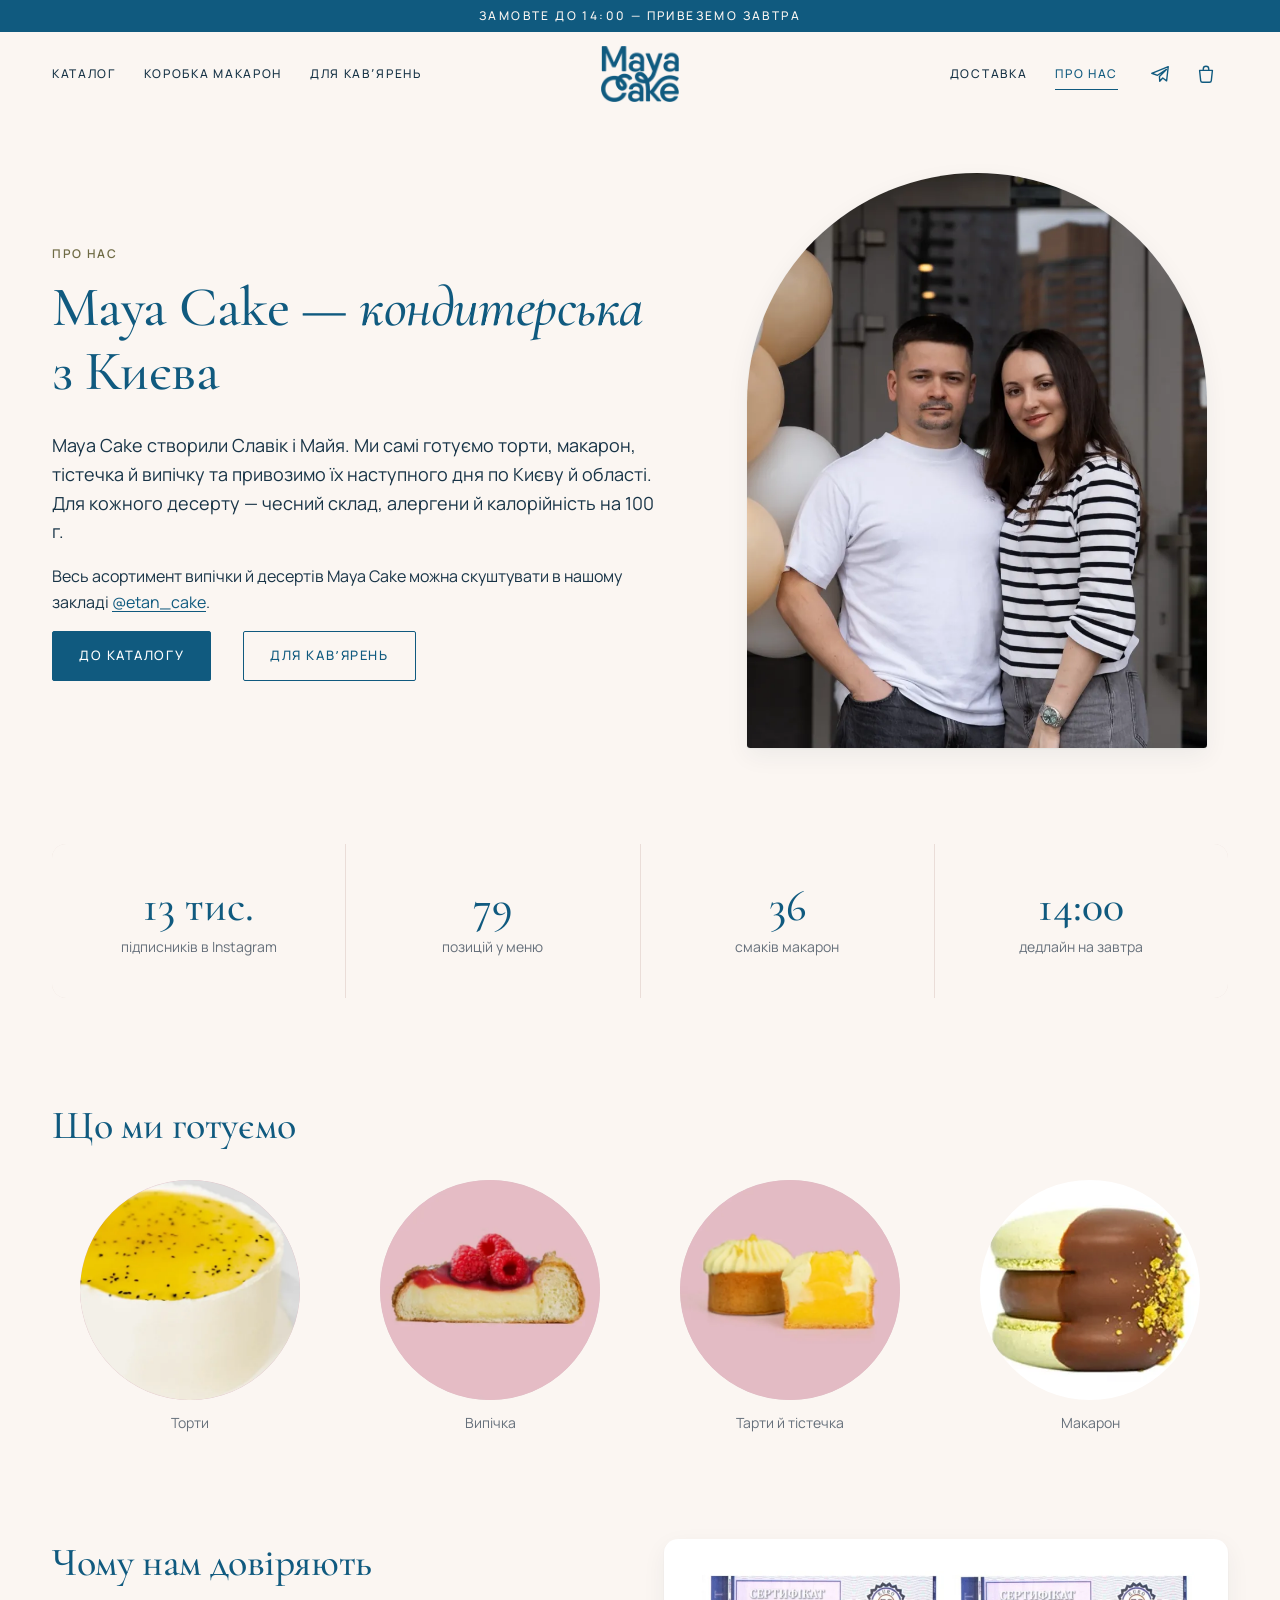
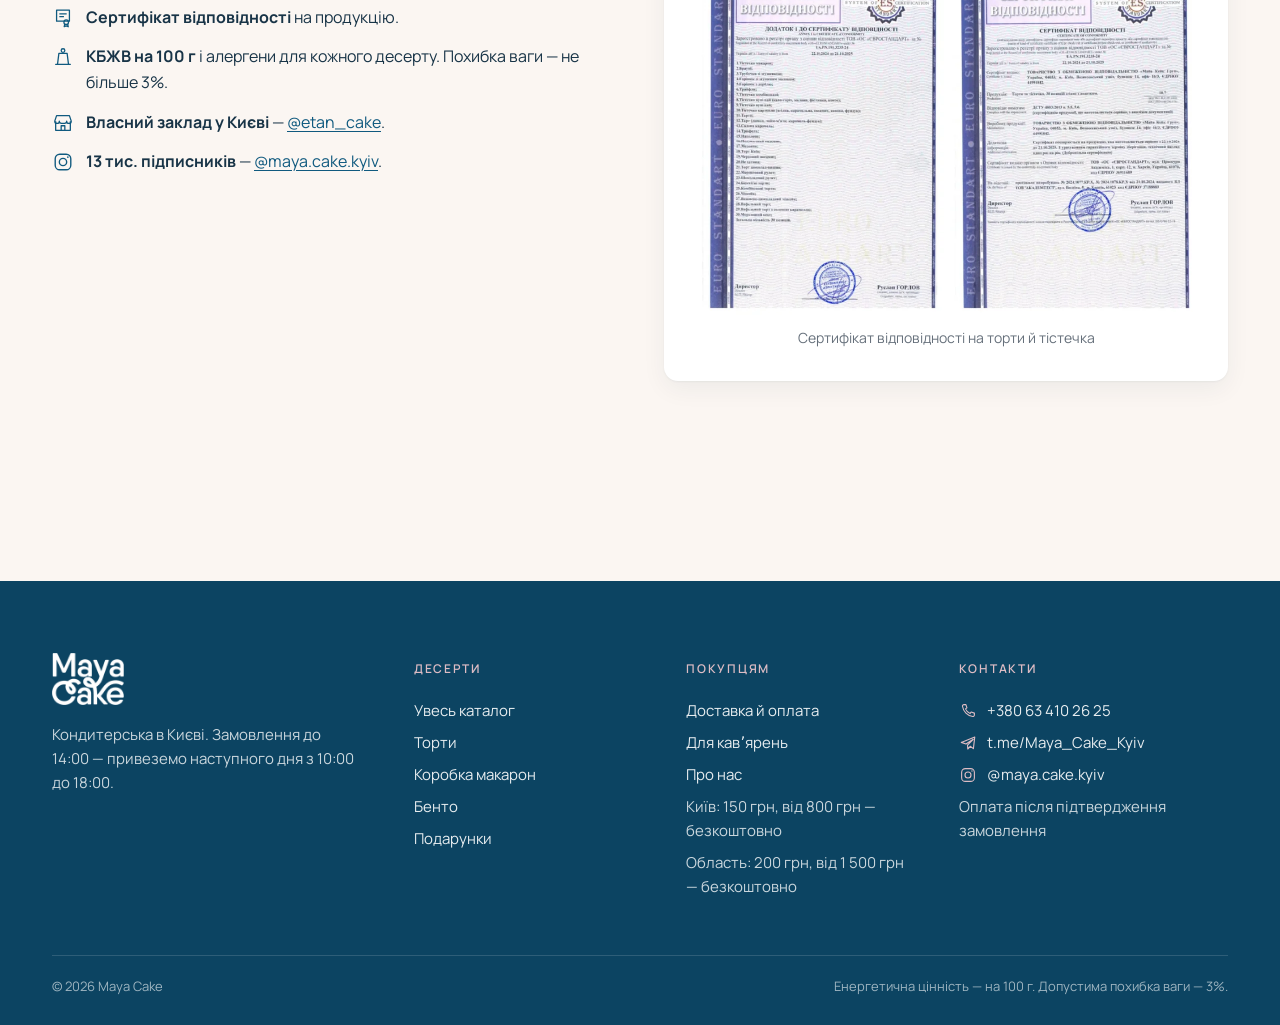
==== about.html @ faa0d084 "Конструктор: перемикач «Класичні / Преміум» знову округлий Co-Authored-By: Claude Opus 5.5 <noreply@" ====
<!doctype html>
<html lang="uk">
<head>
  <meta charset="utf-8">
  <meta name="viewport" content="width=device-width, initial-scale=1, viewport-fit=cover">
  <title>Про нас — Maya Cake</title>
  <meta name="description" content="Maya Cake — кондитерська з власною точкою в Києві. Сертифікат відповідності, склад і КБЖВ для кожного десерту.">
  <!-- Прев'ю при пересиланні посилання (Telegram, Viber, Facebook): логотип Maya Cake -->
  <meta property="og:type" content="website">
  <meta property="og:site_name" content="Maya Cake">
  <meta property="og:locale" content="uk_UA">
  <meta property="og:title" content="Про нас — Maya Cake">
  <meta property="og:description" content="Maya Cake — кондитерська з власною точкою в Києві. Сертифікат відповідності, склад і КБЖВ для кожного десерту.">
  <meta property="og:url" content="https://alinabeliever.github.io/maya-cake/about.html">
  <meta property="og:image" content="https://alinabeliever.github.io/maya-cake/assets/img/og-image.jpg">
  <meta property="og:image:width" content="1200">
  <meta property="og:image:height" content="630">
  <meta property="og:image:alt" content="Логотип Maya Cake">
  <meta name="twitter:card" content="summary_large_image">
  <meta name="theme-color" content="#FBF6F2">
  <link rel="icon" href="assets/img/favicon.png">
  <link rel="preconnect" href="https://fonts.googleapis.com">
  <link rel="preconnect" href="https://fonts.gstatic.com" crossorigin>
  <!-- шрифти вантажаться паралельно й не затримують показ сторінки -->
  <link rel="stylesheet" href="https://fonts.googleapis.com/css2?family=Cormorant+Garamond:ital,wght@0,500;0,600;1,500&family=Manrope:wght@400;500;600&display=swap" media="print" onload="this.media='all'">
  <noscript><link rel="stylesheet" href="https://fonts.googleapis.com/css2?family=Cormorant+Garamond:ital,wght@0,500;0,600;1,500&family=Manrope:wght@400;500;600&display=swap"></noscript>
  <link rel="stylesheet" href="css/style.css?v=20261104o">
</head>
<body data-page="about">
<main id="main">
  <!-- Тексти на цій сторінці — чернетка. Історію, команду й адресу точки треба отримати від власниці (див. README). -->
  <section>
    <div class="container about-hero">
      <div>
        <span class="eyebrow">Про нас</span>
        <h1>Maya Cake — <em>кондитерська</em> з Києва</h1>
        <p class="lead">Maya Cake створили Славік і Майя. Ми самі готуємо торти, макарон, тістечка й випічку та привозимо їх наступного дня по Києву й області. Для кожного десерту — чесний склад, алергени й калорійність на 100 г.</p>
        <p>Весь асортимент випічки й десертів Maya Cake можна скуштувати в нашому закладі <a href="https://instagram.com/etan_cake" target="_blank" rel="noopener">@etan_cake</a>.</p>
        <div class="hero__actions">
          <a class="btn" href="catalog.html">До каталогу</a>
          <a class="btn btn--ghost" href="b2b.html">Для кавʼярень</a>
        </div>
      </div>
      <div class="about-hero__img">
        <img src="assets/img/owners-800.webp" srcset="assets/img/owners-400.webp 400w, assets/img/owners-800.webp 800w" sizes="(min-width: 900px) 460px, 90vw" width="800" height="1000" alt="Славік і Майя — засновники Maya Cake">
      </div>
    </div>
  </section>

  <section class="section" style="padding-top:0" aria-label="Maya Cake у цифрах">
    <div class="container">
      <div class="stats">
        <div><strong>13 тис.</strong>підписників в Instagram</div>
        <div><strong>79</strong>позицій у меню</div>
        <div><strong>36</strong>смаків макарон</div>
        <div><strong>14:00</strong>дедлайн на завтра</div>
      </div>
    </div>
  </section>

  <section class="section" style="padding-top:0" aria-labelledby="team-title">
    <div class="container">
      <div class="section-head"><h2 id="team-title">Що ми готуємо</h2></div>
      <div class="team">
        <figure><div class="ph-circle ph-circle--img"><img src="assets/img/cake-raspberry-mango-cut.webp" width="480" height="480" loading="lazy" alt=""></div><figcaption>Торти</figcaption></figure>
        <figure><div class="ph-circle ph-circle--img"><img src="assets/img/brioche-raspberry-cut.webp" width="480" height="480" loading="lazy" alt=""></div><figcaption>Випічка</figcaption></figure>
        <figure><div class="ph-circle ph-circle--img"><img src="assets/img/tart-lemon-cut.webp" width="480" height="480" loading="lazy" alt=""></div><figcaption>Тарти й тістечка</figcaption></figure>
        <figure><div class="ph-circle ph-circle--img"><img src="assets/img/mac-premium-dubai-chocolate.webp" width="280" height="280" loading="lazy" alt=""></div><figcaption>Макарон</figcaption></figure>
      </div>
    </div>
  </section>

  <section class="section" style="padding-top:0" aria-labelledby="trust-title">
    <div class="container two-col">
      <div>
        <h2 id="trust-title">Чому нам довіряють</h2>
        <ul class="info-list">
          <li><svg aria-hidden="true"><use href="assets/icons/sprite.svg#certificate"/></svg><span><strong>Сертифікат відповідності</strong> на продукцію.</span></li>
          <li><svg aria-hidden="true"><use href="assets/icons/sprite.svg#scale"/></svg><span><strong>КБЖВ на 100 г</strong> і алергени для кожного десерту. Похибка ваги — не більше 3%.</span></li>
          <li><svg aria-hidden="true"><use href="assets/icons/sprite.svg#store"/></svg><span><strong>Власний заклад у Києві</strong> — <a href="https://instagram.com/etan_cake" target="_blank" rel="noopener">@etan_cake</a>.</span></li>
          <li><svg aria-hidden="true"><use href="assets/icons/sprite.svg#instagram"/></svg><span><strong>13 тис. підписників</strong> — <a href="https://instagram.com/maya.cake.kyiv" target="_blank" rel="noopener">@maya.cake.kyiv</a>.</span></li>
        </ul>
      </div>
      <div>
        <figure class="panel cert">
          <img src="assets/img/certificate.webp" width="1000" height="688" loading="lazy" alt="Сертифікат відповідності Maya Cake і додаток до нього">
          <figcaption class="muted">Сертифікат відповідності на торти й тістечка</figcaption>
        </figure>
      </div>
    </div>
  </section>
</main>

<script src="js/config.js?v=20261104o"></script>
<script src="js/main.js?v=20261104o"></script>
<script src="js/cart.js?v=20261104o"></script>
</body>
</html>
---- css/style.css ----
/* ==========================================================================
   Maya Cake — стилі сайту
   1. Кольори, шрифти, відступи (змінні)
   2. Базові стилі
   3. Кнопки, пілюлі, поля
   4. Смуга дедлайну, шапка, меню
   5. Футер
   6. Картка товару
   7. Кошик-шухляда
   8. Службові класи
   ========================================================================== */

/* 1. Змінні ------------------------------------------------------------- */
:root {
  /* Палітра: синій узято з логотипа, рожевий — з кіл у сторіз */
  --navy: #105A7F;          /* логотип, кнопки, заголовки */
  --navy-deep: #0C4462;     /* наведення на кнопки, футер */
  --ink: #183447;           /* основний текст */
  --powder: #DDBCC4;        /* кола під розрізами, акценти */
  --powder-soft: #F3E4E6;   /* фон пілюль і бейджів */
  --powder-deep: #C796A2;   /* активний чипс, прогрес доставки */
  --olive: #6F6B45;         /* дрібні позначки, алергени */
  --cream: #FBF6F2;         /* фон сторінки */
  --white: #FFFFFF;         /* фон карток і фото */
  --line: #EADDD8;          /* тонкі розділювачі */
  --muted: #66707B;         /* другорядний текст */
  --danger: #A8433F;

  --font-display: 'Cormorant Garamond', 'Times New Roman', serif;
  --font-body: 'Manrope', system-ui, -apple-system, 'Segoe UI', sans-serif;

  --container: 1240px;
  --gutter: 20px;          /* відступ від країв на телефоні */
  --radius: 6px;
  --radius-lg: 14px;
  --shadow: 0 1px 2px rgba(24, 52, 71, .05), 0 8px 24px rgba(24, 52, 71, .06);
  --shadow-lg: 0 12px 40px rgba(24, 52, 71, .16);
  --ease: cubic-bezier(.22, .61, .36, 1);
  --header-h: 60px;
}
@media (min-width: 768px) {
  :root { --gutter: 32px; --header-h: 76px; }
}
@media (min-width: 1024px) {
  :root { --header-h: 84px; }
}

/* 2. Базові стилі --------------------------------------------------------- */
*, *::before, *::after { box-sizing: border-box; }
html { -webkit-text-size-adjust: 100%; scroll-behavior: smooth; overflow-anchor: none; }
body {
  margin: 0;
  background: var(--cream);
  color: var(--ink);
  font-family: var(--font-body);
  font-size: 16px;
  line-height: 1.6;
  -webkit-font-smoothing: antialiased;
  text-rendering: optimizeLegibility;
  overflow-x: hidden;
}
body.is-locked { overflow: hidden; }
img { max-width: 100%; height: auto; display: block; }
a { color: var(--navy); text-decoration-thickness: 1px; text-underline-offset: 3px; }
a:hover { color: var(--navy-deep); }
button { font: inherit; color: inherit; }
:focus-visible { outline: 2px solid var(--navy); outline-offset: 3px; border-radius: 2px; }

h1, h2, h3, .display {
  font-family: var(--font-display);
  font-weight: 500;
  color: var(--navy);
  line-height: 1.1;
  letter-spacing: -.01em;
  margin: 0 0 .5em;
}
h1 { font-size: 38px; line-height: 44px; }
h2 { font-size: 30px; line-height: 36px; }
h3 { font-size: 24px; line-height: 30px; }
@media (min-width: 1024px) {
  h1 { font-size: 56px; line-height: 64px; }
  h2 { font-size: 40px; line-height: 46px; }
  h3 { font-size: 26px; line-height: 32px; }
}
h1 em, h2 em, .display em { font-style: italic; font-weight: 500; }
p { margin: 0 0 1em; }

.container { width: 100%; max-width: var(--container); margin: 0 auto; padding: 0 var(--gutter); }
.eyebrow {
  display: inline-block;
  font-size: 12px;
  font-weight: 600;
  letter-spacing: .14em;
  text-transform: uppercase;
  color: var(--olive);
  margin-bottom: 12px;
}
.lead { font-size: 18px; color: var(--ink); max-width: 56ch; }
.muted { color: var(--muted); }
.price, .num { font-variant-numeric: tabular-nums; font-feature-settings: 'tnum' 1; }

.skip-link {
  position: absolute; left: 8px; top: -60px; z-index: 200;
  background: var(--navy); color: var(--white); padding: 10px 16px; border-radius: var(--radius);
}
.skip-link:focus { top: 8px; color: var(--white); }

/* 3. Кнопки, пілюлі, поля -------------------------------------------------- */
.btn {
  --btn-bg: var(--navy);
  --btn-fg: var(--white);
  display: inline-flex; align-items: center; justify-content: center; gap: 10px;
  min-height: 50px; padding: 14px 26px;
  border: 1px solid var(--btn-bg); border-radius: 2px;   /* один стиль кнопок на весь сайт — прямокутні, як у hero */
  background: var(--btn-bg); color: var(--btn-fg);
  font-weight: 500; font-size: 13px; letter-spacing: .12em; text-transform: uppercase; line-height: 1.2;
  text-decoration: none; cursor: pointer;
  transition: background .25s var(--ease), color .25s var(--ease), border-color .25s var(--ease), transform .2s var(--ease);
}
.btn:hover { --btn-bg: var(--navy-deep); color: var(--white); }
.btn:active { transform: scale(.98); }
.btn[disabled], .btn.is-disabled { opacity: .45; cursor: not-allowed; pointer-events: none; }
.btn--ghost { --btn-bg: transparent; --btn-fg: var(--navy); border-color: var(--navy); }
.btn--ghost:hover { --btn-bg: var(--powder-soft); color: var(--navy); border-color: var(--powder-deep); }
.btn--light { --btn-bg: var(--white); --btn-fg: var(--navy); border-color: var(--white); }
.btn--light:hover { --btn-bg: var(--cream); color: var(--navy); }
.btn--block { width: 100%; }
.btn--sm { min-height: 40px; padding: 8px 16px; font-size: 12px; letter-spacing: .1em; }
.btn svg { width: 18px; height: 18px; flex: none; }

.icon-btn {
  display: inline-grid; place-items: center;
  width: 44px; height: 44px; padding: 0;
  border: 0; border-radius: 50%; background: transparent; color: var(--navy);
  cursor: pointer; transition: background .2s var(--ease);
}
.icon-btn:hover { background: var(--powder-soft); }
.icon-btn svg { width: 22px; height: 22px; }

.pill {
  display: inline-flex; align-items: center; gap: 6px;
  padding: 4px 12px; border-radius: 999px;
  background: var(--powder-soft); color: var(--navy);
  font-size: 13px; font-weight: 500; line-height: 1.5; white-space: nowrap;
}
.pill--price { font-weight: 600; font-variant-numeric: tabular-nums; }
.pill--line { background: transparent; border: 1px solid var(--line); color: var(--muted); }
.badge {
  display: inline-block; padding: 3px 10px; border-radius: 999px;
  background: var(--white); color: var(--olive);
  font-size: 11px; font-weight: 600; letter-spacing: .08em; text-transform: uppercase;
}

.field { display: grid; gap: 6px; margin-bottom: 16px; }
.field label, .field .label { font-size: 14px; font-weight: 600; color: var(--ink); }
.field .hint { font-size: 13px; color: var(--muted); }
.input, .select, .textarea {
  width: 100%; min-height: 48px; padding: 12px 14px;
  border: 1px solid var(--line); border-radius: var(--radius);
  background: var(--white); color: var(--ink);
  font: inherit; font-size: 16px; /* 16px — щоб iPhone не збільшував сторінку */
  transition: border-color .2s var(--ease), box-shadow .2s var(--ease);
}
.textarea { min-height: 96px; resize: vertical; }
.select {
  appearance: none; padding-right: 40px; cursor: pointer;
  background-image: url("data:image/svg+xml,%3Csvg xmlns='http://www.w3.org/2000/svg' viewBox='0 0 24 24' fill='none' stroke='%23105A7F' stroke-width='1.6'%3E%3Cpath d='m6 9 6 6 6-6'/%3E%3C/svg%3E");
  background-repeat: no-repeat; background-position: right 12px center; background-size: 18px;
}
.input:focus, .select:focus, .textarea:focus { outline: none; border-color: var(--navy); box-shadow: 0 0 0 3px rgba(16, 90, 127, .12); }
.input[aria-invalid="true"] { border-color: var(--danger); }
.error-text { color: var(--danger); font-size: 13px; }

/* 4. Смуга дедлайну, шапка, меню ------------------------------------------ */
.deadline-bar {
  background: var(--navy); color: var(--cream);
  font-size: 11px; font-weight: 500; line-height: 1.2; text-align: center;
  text-transform: uppercase; letter-spacing: .12em;
}
.deadline-bar .container { display: flex; align-items: center; justify-content: center; min-height: 32px; padding-top: 4px; padding-bottom: 4px; }
.deadline-bar .wide { display: none; }
@media (min-width: 600px) {
  .deadline-bar { font-size: 12px; letter-spacing: .2em; }
  .deadline-bar .wide { display: inline; }
}

.site-header {
  position: sticky; top: 0; z-index: 50;
  background: transparent;
  border-bottom: 1px solid transparent;
  transition: background-color .3s var(--ease), border-color .3s var(--ease);
}
/* на всіх сторінках, крім головної, і на головній після 40 px прокрутки */
body:not([data-page="index"]) .site-header, .site-header.is-scrolled { background: var(--cream); }
.site-header.is-scrolled { border-bottom-color: var(--line); }
.site-header .container {
  display: grid; grid-template-columns: 1fr auto 1fr; align-items: center;
  height: var(--header-h);
}
.site-header .logo { grid-column: 2; justify-self: center; display: block; line-height: 0; }
.site-header .logo img { height: 40px; width: auto; }
.header-actions { grid-column: 3; justify-self: end; display: flex; align-items: center; gap: 2px; }
.header-actions .tg-link { display: none; }
.nav { display: none; }
.menu-toggle { grid-column: 1; grid-row: 1; justify-self: start; margin-left: -10px; }

@media (min-width: 1024px) {
  .site-header .logo img { height: 56px; }
  .menu-toggle { display: none; }
  .nav { display: flex; align-items: center; gap: 28px; }
  .nav--left { grid-column: 1; grid-row: 1; justify-self: start; }
  .nav--right { margin-right: 18px; }
  .nav a {
    position: relative; padding: 8px 0;
    color: var(--ink); text-decoration: none;
    font-size: 12px; font-weight: 500; text-transform: uppercase; letter-spacing: .14em;
    transition: color .2s var(--ease);
  }
  .nav a::after {
    content: ''; position: absolute; left: 0; right: 0; bottom: 2px; height: 1px; background: currentColor;
    transform: scaleX(0); transform-origin: right; transition: transform .35s var(--ease);
  }
  .nav a:hover, .nav a[aria-current="page"] { color: var(--navy); }
  .nav a:hover::after, .nav a[aria-current="page"]::after { transform: scaleX(1); transform-origin: left; }
  .header-actions .tg-link { display: inline-grid; }
}

.cart-btn { position: relative; }
.cart-count {
  position: absolute; top: 4px; right: 2px;
  min-width: 18px; height: 18px; padding: 0 5px; border-radius: 9px;
  background: var(--powder-deep); color: var(--white);
  font-size: 11px; font-weight: 600; line-height: 18px; text-align: center;
  font-variant-numeric: tabular-nums;
  transform: scale(0); transition: transform .25s var(--ease);
}
.cart-count.has-items { transform: scale(1); }

/* Мобільне меню */
.mobile-menu {
  position: fixed; inset: 0; z-index: 90;
  background: var(--cream);
  display: flex; flex-direction: column;
  padding: 0 var(--gutter) 32px;
  transform: translateY(-8px); opacity: 0; visibility: hidden;
  transition: opacity .3s var(--ease), transform .3s var(--ease), visibility 0s .3s;
  overflow-y: auto;
}
.mobile-menu.is-open { transform: none; opacity: 1; visibility: visible; transition-delay: 0s; }
.mobile-menu__top { display: flex; align-items: center; justify-content: space-between; height: var(--header-h); flex: none; }
.mobile-menu__top img { height: 32px; width: auto; }
.mobile-menu nav { display: grid; margin-top: 16px; }
.mobile-menu nav a {
  display: flex; justify-content: space-between; align-items: center;
  padding: 16px 0; border-bottom: 1px solid var(--line);
  font-family: var(--font-display); font-size: 30px; line-height: 1.1; color: var(--navy); text-decoration: none;
}
.mobile-menu nav a span { font-family: var(--font-body); font-size: 13px; color: var(--muted); }
.mobile-menu__contacts { margin-top: auto; padding-top: 32px; display: grid; gap: 12px; font-size: 15px; }
.mobile-menu__contacts a { color: var(--ink); text-decoration: none; display: flex; gap: 10px; align-items: center; }
.mobile-menu__contacts svg { width: 20px; height: 20px; color: var(--navy); }
@media (min-width: 1024px) { .mobile-menu { display: none; } }

/* 5. Футер --------------------------------------------------------------- */
.site-footer {
  margin-top: 96px;
  background: var(--navy-deep); color: rgba(255, 255, 255, .78);
  font-size: 15px;
}
.site-footer a { color: rgba(255, 255, 255, .9); text-decoration: none; }
.site-footer a:hover { color: var(--white); text-decoration: underline; }
.footer-top { display: grid; gap: 40px; padding: 56px 0 40px; }
.footer-brand img { height: 52px; width: auto; margin-bottom: 18px; }
.footer-brand p { max-width: 34ch; }
.footer-col h3 {
  font-family: var(--font-body); font-size: 12px; font-weight: 600; letter-spacing: .14em; text-transform: uppercase;
  color: var(--powder); margin-bottom: 14px;
}
.footer-col ul { list-style: none; margin: 0; padding: 0; display: grid; gap: 8px; }
.footer-col .contact { display: flex; align-items: center; gap: 10px; }
.footer-col .contact svg { width: 18px; height: 18px; color: var(--powder); flex: none; }
.footer-bottom {
  border-top: 1px solid rgba(255, 255, 255, .14);
  padding: 20px 0 28px; font-size: 13px; color: rgba(255, 255, 255, .6);
  display: flex; flex-wrap: wrap; gap: 8px 24px; justify-content: space-between;
}
@media (min-width: 768px) {
  .footer-top { grid-template-columns: 1fr 1fr; }
}
@media (min-width: 1024px) {
  .footer-top { grid-template-columns: 1.4fr 1fr 1fr 1.2fr; gap: 48px; padding: 72px 0 56px; }
}

/* 6. Картка товару --------------------------------------------------------- */
.product-grid {
  display: grid; gap: 28px 12px;
  grid-template-columns: repeat(2, minmax(0, 1fr));
}
@media (min-width: 768px) { .product-grid { grid-template-columns: repeat(3, minmax(0, 1fr)); gap: 40px 20px; } }
@media (min-width: 1200px) { .product-grid { grid-template-columns: repeat(4, minmax(0, 1fr)); gap: 48px 24px; } }

.card { position: relative; display: flex; flex-direction: column; min-width: 0; }
.card__media {
  position: relative; display: block; aspect-ratio: 4 / 5; overflow: hidden;
  border-radius: var(--radius); background: var(--cream);
}
/* білий фон фото «зливається» з кремовим фоном сторінки — видно сам десерт, без білої плитки */
.card__media img { width: 100%; height: 100%; object-fit: cover; mix-blend-mode: multiply; transition: opacity .4s var(--ease), transform .6s var(--ease); }
.card__cut {
  position: absolute; inset: 0; display: grid; place-items: center;
  background: var(--cream); opacity: 0; transition: opacity .4s var(--ease);
}
.card__cut img { mix-blend-mode: normal; }
/* макарон у каталозі: без білого квадрата навколо */
.card__cut--solo { opacity: 1; }
.card__cut--solo img { width: 62%; border-radius: 0; mix-blend-mode: multiply; }
.card__cut img { width: 72%; height: auto; aspect-ratio: 1; object-fit: cover; border-radius: 50%; }
@media (hover: hover) {
  .card:hover .card__cut { opacity: 1; }
  .card:hover .card__media > img { transform: scale(1.03); }
}
.card__badges { position: absolute; top: 10px; left: 10px; display: flex; gap: 6px; z-index: 2; }
.card__body { padding-top: 14px; display: flex; flex-direction: column; gap: 8px; flex: 1; }
.card__title {
  font-family: var(--font-display); font-size: 21px; line-height: 1.15; font-weight: 500;
  color: var(--navy); margin: 0; text-decoration: none;
}
.card__title a { color: inherit; text-decoration: none; }
.card__title a::after { content: ''; position: absolute; inset: 0; z-index: 1; } /* уся картка клікабельна */
.card__meta { display: flex; flex-wrap: wrap; gap: 6px; min-width: 0; }
.card__meta .pill { max-width: 100%; white-space: normal; }
.card__foot { margin-top: auto; padding-top: 4px; display: flex; align-items: center; justify-content: space-between; gap: 8px; }
.card__foot > :last-child { margin-left: auto; }
.card__ask { font-size: 13px; color: var(--muted); }
.card__media .card__add { position: absolute; right: 10px; bottom: 10px; box-shadow: 0 4px 14px rgba(16, 90, 127, .25); }
.card__add {
  position: relative; z-index: 2;
  display: inline-grid; place-items: center; flex: none;
  width: 44px; height: 44px; border-radius: 50%; border: 0;
  background: var(--navy); color: var(--white); cursor: pointer;
  transition: background .2s var(--ease), transform .2s var(--ease);
}
.card__add:hover { background: var(--navy-deep); }
.card__add:active { transform: scale(.92); }
.card__add svg { width: 20px; height: 20px; }
.card__tg {
  position: relative; z-index: 2;
  font-size: 13px; font-weight: 600; color: var(--navy); text-decoration: none;
  display: inline-flex; align-items: center; gap: 6px; min-height: 44px;
}
.card__tg svg { width: 16px; height: 16px; }
@media (min-width: 768px) {
  .card__title { font-size: 23px; }
}

/* Заглушка «фото буде» */
.ph {
  position: absolute; inset: 0; display: grid; place-items: center; background: var(--white);
}
.ph::before {
  content: ''; position: absolute; width: 64%; aspect-ratio: 1; border-radius: 50%; background: var(--powder);
}
.ph span {
  position: relative; font-family: var(--font-display); font-style: italic; font-size: 22px; color: var(--navy);
}

/* 7. Кошик-шухляда --------------------------------------------------------- */
.drawer-backdrop {
  position: fixed; inset: 0; z-index: 100;
  background: rgba(24, 52, 71, .32);
  opacity: 0; visibility: hidden;
  transition: opacity .3s var(--ease), visibility 0s .3s;
}
.drawer-backdrop.is-open { opacity: 1; visibility: visible; transition-delay: 0s; }
.drawer {
  position: fixed; z-index: 101; background: var(--cream);
  display: flex; flex-direction: column;
  left: 0; right: 0; bottom: 0; height: 90vh; height: 90dvh;
  border-radius: var(--radius-lg) var(--radius-lg) 0 0;
  box-shadow: var(--shadow-lg);
  transform: translateY(100%); visibility: hidden;
  transition: transform .35s var(--ease), visibility 0s .35s;
}
.drawer.is-open { transform: none; visibility: visible; transition-delay: 0s; }
@media (min-width: 768px) {
  .drawer {
    left: auto; top: 0; height: 100%; width: 440px; border-radius: 0;
    transform: translateX(100%);
  }
}
.drawer__head {
  display: flex; align-items: center; justify-content: space-between;
  padding: 14px 12px 12px 20px; border-bottom: 1px solid var(--line); flex: none;
}
.drawer__head h2 { font-size: 28px; line-height: 1; margin: 0; }
.drawer__grab { position: absolute; top: 6px; left: 50%; width: 40px; height: 4px; margin-left: -20px; border-radius: 2px; background: var(--line); }
@media (min-width: 768px) { .drawer__grab { display: none; } }
.drawer__body { flex: 1; overflow-y: auto; padding: 8px 20px 20px; overscroll-behavior: contain; }
.drawer__foot { flex: none; padding: 16px 20px calc(16px + env(safe-area-inset-bottom)); border-top: 1px solid var(--line); background: var(--white); }

.cart-empty { text-align: center; padding: 48px 8px; }
.cart-empty .circle { width: 112px; height: 112px; margin: 0 auto 20px; border-radius: 50%; background: var(--powder-soft); display: grid; place-items: center; }
.cart-empty .circle svg { width: 40px; height: 40px; color: var(--navy); }
.cart-empty h3 { margin-bottom: 8px; }

.cart-item { display: grid; grid-template-columns: 72px 1fr auto; gap: 14px; padding: 16px 0; border-bottom: 1px solid var(--line); }
.cart-item__img { width: 72px; height: 90px; border-radius: var(--radius); overflow: hidden; background: var(--white); position: relative; }
.cart-item__img img { width: 100%; height: 100%; object-fit: cover; }
.cart-item__img .ph::before { width: 80%; }
.cart-item__img .ph span { font-size: 12px; }
.cart-item__name { font-weight: 600; font-size: 15px; line-height: 1.3; color: var(--ink); text-decoration: none; display: block; }
.cart-item__variant { font-size: 13px; color: var(--muted); margin-top: 2px; }
.cart-item__flavors { font-size: 12px; color: var(--muted); margin-top: 4px; line-height: 1.45; }
.cart-item__side { display: flex; flex-direction: column; align-items: flex-end; justify-content: space-between; gap: 8px; }
.cart-item__sum { font-weight: 600; font-variant-numeric: tabular-nums; white-space: nowrap; }
.cart-item__remove { background: none; border: 0; padding: 4px 0; font-size: 12px; color: var(--muted); cursor: pointer; text-decoration: underline; text-underline-offset: 3px; }
.cart-item__remove:hover { color: var(--danger); }
.cart-item__limit { grid-column: 2 / -1; font-size: 12px; color: var(--muted); }

.qty { display: inline-flex; align-items: center; margin-top: 10px; border: 1px solid var(--line); border-radius: 2px; background: var(--white); }
.qty button { width: 36px; height: 36px; border: 0; background: none; color: var(--navy); cursor: pointer; border-radius: 50%; display: grid; place-items: center; }
.qty button:hover:not([disabled]) { background: var(--powder-soft); }
.qty button[disabled] { opacity: .35; cursor: not-allowed; }
.qty button svg { width: 16px; height: 16px; }
.qty output { min-width: 26px; text-align: center; font-weight: 600; font-variant-numeric: tabular-nums; font-size: 15px; }

.ship { margin: 4px 0 14px; }
.ship__zone { display: flex; align-items: center; gap: 10px; margin-bottom: 10px; }
.ship__zone label { font-size: 13px; color: var(--muted); white-space: nowrap; }
.ship__zone .select { min-height: 40px; padding-top: 8px; padding-bottom: 8px; font-size: 15px; }
.ship__text { font-size: 13px; color: var(--ink); margin-bottom: 8px; }
.ship__text strong { color: var(--navy); }
.progress { height: 6px; border-radius: 3px; background: var(--powder-soft); overflow: hidden; }
.progress span { display: block; height: 100%; width: 0; border-radius: inherit; background: var(--powder-deep); transition: width .4s var(--ease); }
.progress.is-done span { background: var(--navy); }
.ship__date { font-size: 13px; color: var(--muted); margin-top: 10px; }

.upsell { margin-top: 18px; }
.upsell h4 { font-size: 12px; font-weight: 600; letter-spacing: .12em; text-transform: uppercase; color: var(--olive); margin: 0 0 10px; }
.upsell__list { display: grid; gap: 10px; }
.upsell__item { display: grid; grid-template-columns: 48px 1fr auto; gap: 12px; align-items: center; background: var(--white); border-radius: var(--radius); padding: 8px; }
.upsell__item img { width: 48px; height: 60px; object-fit: cover; border-radius: 4px; }
.upsell__item a { font-size: 14px; font-weight: 600; color: var(--ink); text-decoration: none; line-height: 1.3; }
.upsell__item .price { font-size: 13px; color: var(--muted); }
.upsell__item .card__add { width: 36px; height: 36px; }

.totals { display: grid; gap: 6px; margin-bottom: 14px; font-size: 15px; }
.totals div { display: flex; justify-content: space-between; gap: 12px; }
.totals .grand { font-size: 18px; font-weight: 600; color: var(--navy); padding-top: 6px; }
.totals .grand span:last-child { font-variant-numeric: tabular-nums; }
.pay-note { font-size: 12px; color: var(--muted); text-align: center; margin: 10px 0 0; }

/* Повідомлення «Додано» на телефоні */
.toast {
  position: fixed; left: 12px; right: 12px; bottom: calc(12px + env(safe-area-inset-bottom)); z-index: 95;
  display: flex; align-items: center; gap: 12px;
  padding: 10px 10px 10px 16px; border-radius: var(--radius-lg);
  background: var(--navy); color: var(--white); box-shadow: var(--shadow-lg);
  transform: translateY(140%); visibility: hidden;
  transition: transform .35s var(--ease), visibility 0s .35s;
}
.toast.is-shown { transform: none; visibility: visible; transition-delay: 0s; }
.toast p { margin: 0; flex: 1; font-size: 14px; line-height: 1.35; }
.toast p span { display: block; color: rgba(255, 255, 255, .7); font-size: 12px; }
.toast .btn { min-height: 40px; padding: 8px 16px; font-size: 14px; }
@media (min-width: 768px) {
  .toast { left: auto; right: 24px; bottom: 24px; width: 380px; }
}

/* 8. Службові класи ------------------------------------------------------- */
.visually-hidden {
  position: absolute !important; width: 1px; height: 1px; padding: 0; margin: -1px;
  overflow: hidden; clip: rect(0 0 0 0); white-space: nowrap; border: 0;
}
.section { padding: 64px 0; }
@media (min-width: 1024px) { .section { padding: 104px 0; } }
.section-head { display: flex; flex-wrap: wrap; align-items: end; justify-content: space-between; gap: 12px 24px; margin-bottom: 32px; }
.section-head h2 { margin: 0; }
.notice {
  padding: 14px 16px; border-radius: var(--radius); background: var(--powder-soft); font-size: 14px; color: var(--ink);
}
.data-error { padding: 48px var(--gutter); text-align: center; color: var(--muted); }
.data-error code { background: var(--white); padding: 2px 6px; border-radius: 4px; }

@media (prefers-reduced-motion: reduce) {
  /* без переходів зовсім: «майже нульова» тривалість лишала вміст кошика невидимим */
  *, *::before, *::after { animation-duration: .01ms !important; animation-iteration-count: 1 !important; transition: none !important; scroll-behavior: auto !important; }
}

/* Доповнення */
.mobile-menu[hidden] { display: none; }
.inline-check { width: 15px; height: 15px; vertical-align: -3px; color: var(--navy); }

/* ==========================================================================
   9. Сторінки
   ========================================================================== */

/* --- Спільне для сторінок --- */
.page-head { padding: 40px 0 24px; }
.page-head h1 { margin-bottom: 12px; }
.page-head .lead { margin: 0; }
@media (min-width: 1024px) { .page-head { padding: 64px 0 40px; } }
.breadcrumbs { font-size: 13px; color: var(--muted); margin-bottom: 16px; }
.breadcrumbs a { color: var(--muted); text-decoration: none; }
.breadcrumbs a:hover { color: var(--navy); }
.breadcrumbs span[aria-hidden] { margin: 0 6px; }
.link-arrow { display: inline-flex; align-items: center; gap: 8px; font-weight: 600; text-decoration: none; }
.link-arrow svg { width: 18px; height: 18px; transition: transform .2s var(--ease); }
.link-arrow:hover svg { transform: translateX(3px); }
.panel { background: var(--white); border-radius: var(--radius-lg); box-shadow: var(--shadow); padding: 24px; }
@media (min-width: 768px) { .panel { padding: 32px; } }
.hscroll { display: flex; gap: 12px; overflow-x: auto; scroll-snap-type: x mandatory; scrollbar-width: none; margin: 0 calc(var(--gutter) * -1); padding: 4px var(--gutter); }
.hscroll::-webkit-scrollbar { display: none; }
.hscroll > * { scroll-snap-align: start; flex: none; }

/* --- Головна: hero — фото на всю ширину, текст ліворуч --- */
.hero {
  /* ↓ РОЗМІР ТОРТА на ноутбуці: яку частину ширини екрана займає фото (більше — ближче, менше — «віддаленіше») */
  --hero-photo-size: 72%;
  /* ↓ ПОЛОЖЕННЯ ТОРТА: відступ від правого краю екрана (0% — впритул праворуч, більше — лівіше) */
  --hero-photo-shift: 6%;
  position: relative; display: flex; flex-direction: column;
  background: var(--cream);
}
.hero__media { position: relative; overflow: hidden; aspect-ratio: 4 / 3.4; background: #F1EFEC; }
.hero__media img { position: absolute; inset: 0; width: 100%; height: 100%; object-fit: cover; object-position: 78% center; }
.hero__inner { padding-top: 24px; padding-bottom: 40px; }
.hero__eyebrow {
  display: flex; align-items: center; gap: 14px; margin: 0 0 14px;
  font-size: 12px; font-weight: 500; text-transform: uppercase; letter-spacing: .25em; color: var(--olive);
}
.hero__eyebrow::before { content: ''; width: 40px; height: 1px; background: currentColor; flex: none; }
.hero__title {
  margin: 0 0 26px; color: var(--navy);
  font-family: var(--font-display); font-weight: 300; font-size: clamp(38px, 4.6vw, 64px); line-height: 1.08;
}
.hero__title em { font-style: italic; font-weight: 400; white-space: nowrap; }
.hero__actions { display: flex; flex-direction: column; align-items: stretch; gap: 12px; }
.btn-ed {
  display: inline-flex; align-items: center; justify-content: center; min-height: 52px; padding: 16px 28px;
  border-radius: 2px; background: var(--navy); color: var(--white); text-decoration: none;
  font-size: 13px; font-weight: 500; text-transform: uppercase; letter-spacing: .15em;
  transition: background-color .25s var(--ease);
}
.btn-ed:hover { background: var(--navy-deep); color: var(--white); }
.link-ed {
  align-self: center; padding: 10px 0; color: var(--navy); text-decoration: none;
  font-size: 13px; font-weight: 500; text-transform: uppercase; letter-spacing: .15em;
  background: linear-gradient(currentColor, currentColor) no-repeat left calc(100% - 6px) / 100% 1px;
  transition: background-size .45s var(--ease);
}
.link-ed:hover { background-size: 0 1px; background-position: right calc(100% - 6px); }
.link-ed span { display: inline-block; transition: transform .3s var(--ease); }
.link-ed:hover span { transform: translateX(4px); }
.hero__caption { display: none; margin: 0; font-size: 13px; color: var(--muted); }   /* лише поверх фото на ноутбуці */
.hero__caption a { color: inherit; text-decoration: none; }
.hero__caption em { font-family: var(--font-display); font-size: 17px; color: var(--navy); }
.hero__caption a:hover em { text-decoration: underline; text-underline-offset: 3px; text-decoration-thickness: 1px; }
@media (min-width: 600px) {
  .hero__media { aspect-ratio: 16 / 8; max-height: 62svh; }
  .hero__inner { padding-top: 32px; padding-bottom: 48px; }
  .hero__actions { flex-direction: row; align-items: center; gap: 32px; }
}
/* текст поверх фото — лише на широкому екрані, де торт стоїть праворуч і не заходить під текст */
@media (min-width: 900px) and (min-aspect-ratio: 3 / 2) {
  .hero { display: block; height: calc(100vh - 32px); height: calc(100svh - 32px); min-height: 620px; margin-top: calc(var(--header-h) * -1); }   /* фото під прозорою шапкою */
  /* фон у тон фото: зліва світліше, праворуч трохи тепліше-сіре */
  .hero__media { position: absolute; inset: 0; aspect-ratio: auto; max-height: none; background: linear-gradient(100deg, #FAF8F6 0%, #F3F0ED 55%, #EAE6E2 100%); }
  /* фото притиснуте до правого нижнього кута; лівий і верхній краї м'яко розчиняються у фоні */
  .hero__media img {
    inset: auto var(--hero-photo-shift) 0 auto; width: var(--hero-photo-size); height: auto;
    bottom: 48px;                                      /* місце для підпису під тортом */
    max-height: calc(100% - var(--header-h) - 60px);   /* торт не заходить під шапку */
    object-fit: contain; object-position: right bottom; transform-origin: right bottom;
    -webkit-mask-image: linear-gradient(to right, transparent 0, #000 22%, #000 90%, transparent 100%), linear-gradient(to bottom, transparent 0, #000 16%, #000 90%, transparent 100%);
    -webkit-mask-composite: source-in;
    mask-image: linear-gradient(to right, transparent 0, #000 22%, #000 90%, transparent 100%), linear-gradient(to bottom, transparent 0, #000 16%, #000 90%, transparent 100%);
    mask-composite: intersect;
  }
  .hero__inner {
    position: relative; z-index: 1; height: 100%;
    display: flex; flex-direction: column; justify-content: center;
    padding-top: var(--header-h); padding-bottom: 0;
  }
  .hero__text { max-width: min(560px, 44vw); }
  .hero__title { margin-bottom: 34px; }
  .hero__actions { flex-direction: row; align-items: center; gap: 32px; }
  /* підпис праворуч під тортом */
  .hero__caption { display: block; position: absolute; right: calc(var(--hero-photo-shift) + var(--hero-photo-size) * .2); bottom: 16px; margin: 0; }
}

/* Вхід: текст проявляється знизу, фото повільно «сідає». Вимикається при «зменшити рух». */
@media (prefers-reduced-motion: no-preference) {
  .hero__media img { animation: hero-in 1s var(--ease) both; }
  .hero__eyebrow, .hero__title, .hero__actions, .hero__caption { animation: hero-fade .8s var(--ease) both; }
  .hero__title { animation-delay: .12s; }
  .hero__actions { animation-delay: .24s; }
  .hero__caption { animation-delay: .4s; }
}
@keyframes hero-in { from { opacity: 0; } }   /* без збільшення: масштаб розмивав фото після анімації */
@keyframes hero-fade { from { opacity: 0; transform: translateY(16px); } }

/* --- Рядок довіри: лише лінії зверху й знизу, пункти рівно по центру --- */
.trust { border-top: 1px solid var(--line); border-bottom: 1px solid var(--line); }
.trust ul { list-style: none; margin: 0; padding: 0; display: grid; grid-template-columns: repeat(2, 1fr); }
.trust li { display: flex; flex-direction: column; align-items: center; gap: 8px; padding: 22px 8px; text-align: center; font-size: 13px; line-height: 1.35; color: var(--muted); }
.trust svg { width: 18px; height: 18px; color: var(--navy); flex: none; }
.trust strong { display: block; color: var(--navy); font-weight: 600; }
@media (min-width: 768px) {
  .trust ul { grid-template-columns: repeat(4, 1fr); }
  .trust li { padding: 28px 16px; font-size: 14px; }
}

/* --- Категорії-кола --- */
.cats { display: flex; gap: 16px; }
.cat { display: grid; justify-items: center; gap: 10px; width: 96px; text-decoration: none; color: var(--ink); font-size: 14px; font-weight: 500; text-align: center; line-height: 1.25; }
/* категорії: самі десерти без фону (вирізані фото з прозорістю) */
.cat__circle { display: block; width: 96px; height: 96px; transition: transform .3s var(--ease); }
.cat__circle img { width: 100%; height: 100%; object-fit: contain; filter: drop-shadow(0 6px 8px rgba(24, 52, 71, .10)); }
.cat:hover .cat__circle { transform: translateY(-4px); }
.cat:hover { color: var(--navy); }
@media (min-width: 1024px) {
  .cats { display: grid; grid-template-columns: repeat(11, 1fr); gap: 12px; margin: 0; padding: 0; overflow: visible; }
  .cat { width: auto; }
  .cat__circle { width: 100%; height: auto; aspect-ratio: 1; max-width: 104px; }
}

/* --- Промо коробки макарон --- */
.box-promo { display: grid; gap: 40px; align-items: center; }
.box-promo .lead { margin-bottom: 24px; }
.box-promo__formats { display: flex; flex-wrap: wrap; gap: 8px; margin-bottom: 28px; }
.box-visual {
  background: var(--white); border-radius: var(--radius-lg); box-shadow: var(--shadow);
  padding: 18px; display: grid; grid-template-columns: repeat(5, 1fr); gap: 10px;
}
.box-visual span { aspect-ratio: 1; display: grid; place-items: center; }
.box-visual img { width: 86%; height: auto; }
@media (min-width: 900px) {
  .box-promo { grid-template-columns: 1fr 1.1fr; gap: 72px; }
  .box-visual { padding: 28px; gap: 16px; }
}

/* --- Як це працює --- */
.steps { list-style: none; margin: 0; padding: 0; display: grid; gap: 28px; counter-reset: step; }
.step { position: relative; padding-left: 64px; }
.step::before {
  counter-increment: step; content: counter(step);
  position: absolute; left: 0; top: -6px; width: 48px; height: 48px; border-radius: 50%;
  display: grid; place-items: center; background: var(--powder-soft);
  font-family: var(--font-display); font-style: italic; font-size: 26px; color: var(--navy);
}
.step h3 { margin-bottom: 6px; }
.step p { margin: 0; color: var(--muted); }
@media (min-width: 900px) {
  .steps { grid-template-columns: repeat(3, 1fr); gap: 40px; }
  .step { padding: 72px 0 0; }
  .step::before { top: 0; width: 56px; height: 56px; font-size: 30px; }
}

/* --- Калькулятор доставки --- */
.calc { display: grid; gap: 24px; align-items: start; }
.calc__result { display: grid; gap: 14px; }
.calc__row { display: flex; justify-content: space-between; gap: 16px; padding-bottom: 14px; border-bottom: 1px solid var(--line); font-size: 15px; }
.calc__row:last-child { border-bottom: 0; padding-bottom: 0; }
.calc__row span:first-child { color: var(--muted); }
.calc__row strong { font-weight: 600; color: var(--navy); text-align: right; }
@media (min-width: 900px) { .calc { grid-template-columns: 1fr 1.3fr; gap: 48px; } }

/* --- Обличчя бренду --- */
.faces { display: grid; gap: 32px; align-items: center; }
.faces__photos { display: flex; gap: 16px; }
.faces__photos .ph-circle { flex: none; width: calc(50% - 8px); max-width: 240px; }
.ph-circle { position: relative; aspect-ratio: 1; border-radius: 50%; background: var(--powder); display: grid; place-items: center; }
.ph-circle span { font-family: var(--font-display); font-style: italic; font-size: 20px; color: var(--navy); }
@media (min-width: 900px) { .faces { grid-template-columns: 1fr 1fr; gap: 72px; } }

/* --- Банер для кав'ярень --- */
.b2b-banner {
  background: var(--navy); color: rgba(255, 255, 255, .85); border-radius: var(--radius-lg);
  padding: 40px 24px; display: grid; gap: 24px; align-items: center; overflow: hidden; position: relative;
}
.b2b-banner h2 { color: var(--white); }
.b2b-banner .eyebrow { color: var(--powder); }
.b2b-banner p { margin: 0; max-width: 52ch; }
.b2b-banner__price { font-family: var(--font-display); font-size: 56px; line-height: 1; color: var(--white); }
.b2b-banner__price small { display: block; font-family: var(--font-body); font-size: 14px; color: rgba(255, 255, 255, .7); margin-top: 8px; }
@media (min-width: 900px) {
  .b2b-banner { grid-template-columns: 1.4fr auto auto; padding: 56px 64px; gap: 48px; }
}

/* --- Стрічка Instagram --- */
.ig-handle { color: inherit; text-decoration: none; }
.ig-handle:hover { text-decoration: underline; text-underline-offset: 6px; text-decoration-thickness: 1px; }
.insta { position: relative; }
.insta__track {
  display: grid; grid-auto-flow: column; grid-auto-columns: 100%; gap: 12px;
  overflow-x: auto; scroll-snap-type: x mandatory; scrollbar-width: none; overscroll-behavior-x: contain;
}
.insta__track::-webkit-scrollbar { display: none; }
.insta__slide { scroll-snap-align: start; aspect-ratio: 3 / 4; overflow: hidden; border-radius: var(--radius); background: var(--powder-soft); }
.insta__slide img { width: 100%; height: 100%; object-fit: cover; transition: transform .5s var(--ease); }
.insta__slide:hover img { transform: scale(1.04); }
.insta__nav {
  position: absolute; top: 50%; z-index: 1; width: 44px; height: 44px; margin-top: -22px; padding: 0;
  display: grid; place-items: center; border: 0; border-radius: 50%;
  background: rgba(251, 246, 242, .92); color: var(--navy); box-shadow: var(--shadow); cursor: pointer;
}
.insta__nav svg { width: 20px; height: 20px; }
.insta__nav--prev { left: 10px; }
.insta__nav--prev svg { transform: scaleX(-1); }
.insta__nav--next { right: 10px; }
@media (min-width: 600px) { .insta__track { grid-auto-columns: calc((100% - 12px) / 2); } }
@media (min-width: 900px) { .insta__track { grid-auto-columns: calc((100% - 36px) / 4); } .insta__nav--prev { left: -22px; } .insta__nav--next { right: -22px; } }
@media (min-width: 900px) { .insta { grid-template-columns: repeat(6, 1fr); gap: 12px; } }

/* --- FAQ --- */
.faq { max-width: 860px; }
.faq details { border-bottom: 1px solid var(--line); }
.faq summary {
  list-style: none; cursor: pointer; display: flex; justify-content: space-between; align-items: center; gap: 16px;
  padding: 20px 0; font-family: var(--font-display); font-size: 22px; line-height: 1.25; color: var(--navy);
}
.faq summary::-webkit-details-marker { display: none; }
.faq summary svg { width: 22px; height: 22px; flex: none; transition: transform .3s var(--ease); }
.faq details[open] summary svg { transform: rotate(180deg); }
.faq details > div { padding: 0 0 22px; max-width: 70ch; }
@media (min-width: 1024px) { .faq summary { font-size: 24px; } }

/* --- Каталог --- */
.chips { display: flex; gap: 8px; }
.chip {
  display: inline-flex; align-items: center; gap: 6px; min-height: 40px; padding: 8px 16px;
  border: 1px solid var(--line); border-radius: 999px; background: var(--white);
  color: var(--ink); font-size: 14px; font-weight: 500; text-decoration: none; white-space: nowrap; cursor: pointer;
  transition: background .2s var(--ease), border-color .2s var(--ease), color .2s var(--ease);
}
.chip:hover { border-color: var(--powder-deep); color: var(--navy); }
.chip[aria-pressed="true"], .chip[aria-current="true"] { background: var(--navy); border-color: var(--navy); color: var(--white); }
.chip small { font-size: 12px; opacity: .65; }
.filters { display: flex; flex-wrap: wrap; align-items: center; gap: 12px 16px; margin: 16px 0 28px; }
.filters__toggles { flex: 1 1 auto; min-width: 0; }
.filters__toggles .chip[aria-pressed="true"] { background: var(--powder-soft); border-color: var(--powder-deep); color: var(--navy); }
.filters__sort { display: flex; align-items: center; gap: 8px; font-size: 14px; color: var(--muted); }
.filters__sort .select { min-height: 40px; padding-top: 6px; padding-bottom: 6px; width: auto; font-size: 14px; }
.catalog-count { font-size: 14px; color: var(--muted); margin-bottom: 20px; }
.empty-state { text-align: center; padding: 64px 16px; }
.empty-state .ph-circle { width: 140px; margin: 0 auto 24px; }
@media (min-width: 1024px) {
  .chips.hscroll { flex-wrap: wrap; overflow: visible; margin: 0; padding: 0; }
}
.cat-sticky { position: sticky; top: var(--header-h); z-index: 20; background: var(--cream); padding: 10px 0 2px; }

/* --- Сторінка товару --- */
.product { display: grid; grid-template-columns: minmax(0, 1fr); gap: 32px; padding: 16px 0 24px; }
.gallery { position: relative; min-width: 0; }
.gallery__track { display: flex; overflow-x: auto; scroll-snap-type: x mandatory; scrollbar-width: none; border-radius: var(--radius-lg); background: var(--cream); }
.gallery__track::-webkit-scrollbar { display: none; }
.gallery__slide { flex: 0 0 100%; scroll-snap-align: center; aspect-ratio: 4 / 5; display: grid; place-items: center; position: relative; }
.gallery__slide > img { width: 100%; height: 100%; object-fit: cover; mix-blend-mode: multiply; }
.gallery__slide.is-cut { background: var(--cream); }
.gallery__slide.is-cut > img { mix-blend-mode: normal; }
.gallery__slide.is-cut img { width: 72%; max-width: 320px; height: auto; aspect-ratio: 1; border-radius: 50%; }
.gallery__dots { display: flex; justify-content: center; gap: 8px; margin-top: 14px; }
.gallery__dots button { width: 8px; height: 8px; padding: 0; border: 0; border-radius: 50%; background: var(--line); cursor: pointer; }
.gallery__dots button[aria-current="true"] { background: var(--navy); }
.gallery__thumbs { display: none; }
.product__info .eyebrow { margin-bottom: 8px; }
.product__info h1 { margin-bottom: 14px; }
.product__pills { display: flex; flex-wrap: wrap; gap: 8px; margin-bottom: 18px; }
.product__pills .pill { font-size: 15px; padding: 6px 16px; }
.product__desc { font-size: 17px; margin-bottom: 22px; }
.variants { border: 0; padding: 0; margin: 0 0 22px; }
.variants legend { font-size: 14px; font-weight: 600; margin-bottom: 10px; padding: 0; }
.variants__list { display: flex; flex-wrap: wrap; gap: 8px; }
.variant input { position: absolute; opacity: 0; pointer-events: none; }
.variant span {
  display: inline-flex; align-items: center; gap: 10px; min-height: 44px; padding: 6px 16px 6px 6px;
  border: 1px solid var(--line); border-radius: 999px; background: var(--white); cursor: pointer; font-size: 14px; font-weight: 500;
  transition: border-color .2s var(--ease), box-shadow .2s var(--ease);
}
.variant span.no-img { padding-left: 16px; }
.variant img { width: 36px; height: 36px; flex: none; border-radius: 50%; object-fit: cover; }
.variant input:checked + span { border-color: var(--navy); box-shadow: inset 0 0 0 1px var(--navy); color: var(--navy); }
.variant input:focus-visible + span { outline: 2px solid var(--navy); outline-offset: 2px; }
.buy { display: flex; gap: 12px; align-items: stretch; margin-bottom: 14px; }
.buy .qty { margin-top: 0; }
.buy .qty button { width: 44px; height: 46px; }
.buy .btn { flex: 1; min-width: 0; white-space: nowrap; gap: 8px; padding-left: 16px; padding-right: 16px; }
@media (max-width: 359px) { .buy .qty button { width: 36px; } .buy .btn { padding-left: 10px; padding-right: 10px; gap: 5px; } }
.ship-line { display: flex; gap: 10px; align-items: flex-start; font-size: 14px; color: var(--ink); background: var(--powder-soft); border-radius: var(--radius); padding: 12px 14px; margin-bottom: 28px; }
.ship-line svg { width: 18px; height: 18px; color: var(--navy); flex: none; margin-top: 2px; }
.ship-line select {
  appearance: none; border: 0; border-bottom: 1px solid var(--navy); border-radius: 0; font: inherit; font-weight: 600; color: var(--navy); cursor: pointer; padding: 0 18px 0 0;
  background: url("data:image/svg+xml,%3Csvg xmlns='http://www.w3.org/2000/svg' viewBox='0 0 24 24' fill='none' stroke='%23105A7F' stroke-width='2'%3E%3Cpath d='m6 9 6 6 6-6'/%3E%3C/svg%3E") no-repeat right center / 14px;
}
.acc { border-top: 1px solid var(--line); }
.acc details { border-bottom: 1px solid var(--line); }
.acc summary { list-style: none; cursor: pointer; display: flex; justify-content: space-between; align-items: center; padding: 18px 0; font-weight: 600; font-size: 15px; }
.acc summary::-webkit-details-marker { display: none; }
.acc summary svg { width: 20px; height: 20px; transition: transform .3s var(--ease); }
.acc details[open] summary svg { transform: rotate(180deg); }
.acc details > div { padding: 0 0 20px; font-size: 15px; }
.kbzhv { width: 100%; border-collapse: collapse; text-align: center; font-variant-numeric: tabular-nums; }
.kbzhv th { font-size: 12px; font-weight: 500; color: var(--muted); padding: 0 4px 6px; }
.kbzhv td { font-size: 18px; font-weight: 600; color: var(--navy); padding: 10px 4px; background: var(--white); }
.kbzhv td:first-child { border-radius: var(--radius) 0 0 var(--radius); }
.kbzhv td:last-child { border-radius: 0 var(--radius) var(--radius) 0; }
.kbzhv-more { list-style: none; margin: 12px 0 0; padding: 0; font-size: 14px; }
.kbzhv-more li { display: flex; justify-content: space-between; gap: 12px; padding: 7px 2px; border-bottom: 1px solid var(--line); }
.kbzhv-more b { font-weight: 600; color: var(--navy); font-variant-numeric: tabular-nums; white-space: nowrap; }
.allergens { display: flex; flex-wrap: wrap; gap: 8px; margin: 0 0 14px; padding: 0; list-style: none; }
.allergens li { display: inline-flex; align-items: center; gap: 8px; padding: 6px 12px 6px 8px; border-radius: 999px; background: var(--white); font-size: 14px; color: var(--olive); }
.allergens svg { width: 22px; height: 22px; }
.soft-note { font-size: 13px; color: var(--muted); border-left: 2px solid var(--powder); padding-left: 12px; margin: 14px 0 0; }
@media (min-width: 900px) {
  .product { grid-template-columns: minmax(0, 1.1fr) minmax(0, 1fr); gap: 64px; padding-top: 24px; }
  .product__info { position: sticky; top: calc(var(--header-h) + 24px); align-self: start; }
  .gallery { display: grid; grid-template-columns: 76px 1fr; gap: 16px; align-items: start; }
  .gallery__thumbs { display: grid; gap: 10px; order: -1; }
  .gallery--single { display: block; }
  .gallery__thumbs button { width: 76px; aspect-ratio: 4 / 5; padding: 0; border: 1px solid var(--line); border-radius: var(--radius); background: var(--cream); overflow: hidden; cursor: pointer; }
  .gallery__thumbs button:not(.is-cut) img { mix-blend-mode: multiply; }
  .gallery__thumbs button[aria-current="true"] { border-color: var(--navy); }
  .gallery__thumbs img { width: 100%; height: 100%; object-fit: cover; }
  .gallery__thumbs .is-cut img { object-fit: contain; padding: 6px; }
  .gallery__dots { display: none; }
}

/* --- Конструктор коробки --- */
.builder { display: grid; gap: 28px; padding-bottom: 120px; }
.seg { display: inline-flex; padding: 4px; border-radius: 999px; background: var(--white); border: 1px solid var(--line); }
.seg button { border: 0; background: none; padding: 10px 18px; border-radius: 999px; cursor: pointer; font-weight: 600; font-size: 14px; color: var(--ink); min-height: 40px; }
.seg button[aria-pressed="true"] { background: var(--navy); color: var(--white); }
.builder__controls { display: grid; gap: 14px; }
.builder__sizes { display: flex; flex-wrap: wrap; gap: 8px; }
.builder__presets { display: flex; flex-wrap: wrap; gap: 8px; }
.flavors { display: grid; grid-template-columns: repeat(3, minmax(0, 1fr)); gap: 10px; }
.flavor {
  position: relative; display: grid; justify-items: center; gap: 6px; padding: 10px 6px 12px;
  border: 1px solid transparent; border-radius: var(--radius); background: var(--white); cursor: pointer; text-align: center;
  font-size: 13px; line-height: 1.25; color: var(--ink); transition: border-color .2s var(--ease), transform .15s var(--ease);
}
.flavor:hover { border-color: var(--powder-deep); }
.flavor:active { transform: scale(.97); }
.flavor img { width: 78%; height: auto; aspect-ratio: 1; object-fit: contain; }
.flavor .price { font-size: 12px; color: var(--muted); }
.flavor__n {
  position: absolute; top: 6px; right: 6px; min-width: 22px; height: 22px; padding: 0 6px; border-radius: 11px;
  background: var(--navy); color: var(--white); font-size: 12px; font-weight: 600; line-height: 22px;
}
.flavor[disabled] { opacity: .45; cursor: not-allowed; }
.flavor-group { margin: 22px 0 10px; font-size: 14px; font-weight: 600; color: var(--olive); }
.tray-wrap { position: sticky; top: calc(var(--header-h) + 12px); }
.tray { background: var(--white); border-radius: var(--radius-lg); box-shadow: var(--shadow); padding: 20px; }
.tray__lid { display: flex; justify-content: space-between; align-items: baseline; margin-bottom: 14px; }
.tray__lid h2 { margin: 0; font-size: 26px; }
.tray__cells { display: grid; grid-template-columns: repeat(5, 1fr); gap: 8px; padding: 12px; border-radius: var(--radius); background: var(--powder-soft); }
.tray__cells.cols-4 { grid-template-columns: repeat(4, 1fr); }
.cell { aspect-ratio: 1; border-radius: 50%; border: 1.5px dashed var(--powder-deep); background: var(--white); padding: 0; cursor: default; display: grid; place-items: center; overflow: hidden; }
.cell.is-filled { border-style: solid; border-color: transparent; cursor: pointer; }
.cell img { width: 92%; height: auto; }
.tray__count { font-size: 13px; color: var(--muted); }
.tray__list { font-size: 13px; color: var(--muted); margin: 12px 0 0; min-height: 20px; }
.tray__opts { display: grid; gap: 12px; margin-top: 16px; }
.check { display: flex; align-items: center; gap: 10px; font-size: 15px; cursor: pointer; }
.check input { width: 20px; height: 20px; accent-color: var(--navy); }
.tray__total { display: flex; justify-content: space-between; align-items: baseline; margin: 18px 0 12px; font-size: 15px; }
.tray__total strong { font-family: var(--font-display); font-size: 30px; font-weight: 500; color: var(--navy); font-variant-numeric: tabular-nums; }
.builder-bar {
  position: fixed; left: 0; right: 0; bottom: 0; z-index: 40;
  display: flex; align-items: center; gap: 12px; padding: 12px var(--gutter) calc(12px + env(safe-area-inset-bottom));
  background: var(--white); box-shadow: 0 -8px 24px rgba(24, 52, 71, .1);
}
.builder-bar div { flex: 1; font-size: 13px; color: var(--muted); line-height: 1.3; }
.builder-bar strong { display: block; font-size: 18px; color: var(--navy); font-variant-numeric: tabular-nums; }
@media (min-width: 640px) { .flavors { grid-template-columns: repeat(4, minmax(0, 1fr)); } }
@media (min-width: 1024px) {
  .builder { grid-template-columns: minmax(0, 1.5fr) minmax(360px, 1fr); gap: 48px; align-items: start; padding-bottom: 0; }
  .flavors { grid-template-columns: repeat(5, minmax(0, 1fr)); }
  .builder-bar { display: none; }
  .tray { padding: 28px; }
}

/* --- Для кав'ярень --- */
.b2b-hero { display: grid; gap: 32px; align-items: center; padding-top: 32px; padding-bottom: 56px; }
.b2b-hero__stat { display: flex; gap: 32px; margin-top: 28px; }
.b2b-hero__stat div { font-size: 14px; color: var(--muted); }
.b2b-hero__stat strong { display: block; font-family: var(--font-display); font-size: 40px; font-weight: 500; color: var(--navy); line-height: 1.1; }
.b2b-hero__visual { display: grid; grid-template-columns: repeat(3, 1fr); gap: 12px; }
.b2b-hero__visual span { aspect-ratio: 1; border-radius: 50%; background: var(--white); display: grid; place-items: center; box-shadow: var(--shadow); overflow: hidden; }
.b2b-hero__visual span:nth-child(even) { transform: translateY(18px); }
.b2b-hero__visual img { width: 80%; height: auto; }
@media (min-width: 900px) { .b2b-hero { grid-template-columns: 1.1fr 1fr; gap: 64px; padding-top: 56px; padding-bottom: 96px; } }
.benefits { display: grid; gap: 16px; }
.benefit { background: var(--white); border-radius: var(--radius-lg); padding: 24px; box-shadow: var(--shadow); }
.benefit svg { width: 30px; height: 30px; color: var(--navy); margin-bottom: 14px; }
.benefit h3 { font-size: 22px; margin-bottom: 6px; }
.benefit p { margin: 0; color: var(--muted); font-size: 15px; }
@media (min-width: 640px) { .benefits { grid-template-columns: 1fr 1fr; } }
@media (min-width: 1024px) { .benefits { grid-template-columns: repeat(4, 1fr); gap: 20px; } }
.table-wrap { overflow-x: auto; border-radius: var(--radius-lg); background: var(--white); box-shadow: var(--shadow); }
.table { width: 100%; border-collapse: collapse; font-size: 15px; min-width: 560px; }
.table th { text-align: left; font-size: 12px; font-weight: 600; letter-spacing: .08em; text-transform: uppercase; color: var(--muted); padding: 16px 20px; border-bottom: 1px solid var(--line); }
.table td { padding: 16px 20px; border-bottom: 1px solid var(--line); vertical-align: top; }
.table tr:last-child td { border-bottom: 0; }
.table .num { font-weight: 600; color: var(--navy); white-space: nowrap; }
.table small { display: block; color: var(--muted); font-size: 13px; }
/* Телефон: рядок таблиці — окрема картка «підпис — значення», без гортання вбік */
@media (max-width: 640px) {
  .table--stack { min-width: 0; }
  .table--stack thead { position: absolute; width: 1px; height: 1px; overflow: hidden; clip: rect(0 0 0 0); }
  .table--stack tr { display: block; padding: 14px 18px; border-bottom: 1px solid var(--line); }
  .table--stack tr:last-child { border-bottom: 0; }
  .table--stack td { display: flex; justify-content: space-between; gap: 16px; padding: 5px 0; border: 0; text-align: right; }
  .table--stack td::before { content: attr(data-label); color: var(--muted); font-size: 13px; text-align: left; }
  .table--stack td:first-child { display: block; padding-bottom: 8px; text-align: left; font-weight: 600; color: var(--ink); }
  .table--stack td:first-child::before { content: none; }
}
.margin-calc { display: grid; gap: 32px; }
.range { width: 100%; accent-color: var(--navy); height: 32px; }
.range-row { display: flex; justify-content: space-between; align-items: baseline; margin-bottom: 4px; }
.range-row output { font-family: var(--font-display); font-size: 32px; color: var(--navy); font-variant-numeric: tabular-nums; }
.radio-cards { display: grid; gap: 8px; }
.radio-card input { position: absolute; opacity: 0; }
.radio-card span { display: flex; justify-content: space-between; gap: 12px; padding: 12px 16px; border: 1px solid var(--line); border-radius: var(--radius); background: var(--white); cursor: pointer; font-size: 14px; }
.radio-card span small { color: var(--muted); white-space: nowrap; }
.radio-card input:checked + span { border-color: var(--navy); box-shadow: inset 0 0 0 1px var(--navy); }
.radio-card input:focus-visible + span { outline: 2px solid var(--navy); outline-offset: 2px; }
.margin-result { background: var(--navy); color: rgba(255, 255, 255, .8); border-radius: var(--radius-lg); padding: 28px; display: grid; gap: 18px; align-content: start; }
.margin-result .big { font-family: var(--font-display); font-size: 52px; line-height: 1; color: var(--white); font-variant-numeric: tabular-nums; }
.margin-result dl { margin: 0; display: grid; gap: 10px; font-size: 14px; }
.margin-result dl div { display: flex; justify-content: space-between; gap: 12px; border-top: 1px solid rgba(255, 255, 255, .15); padding-top: 10px; }
.margin-result dd { margin: 0; color: var(--white); font-weight: 600; font-variant-numeric: tabular-nums; }
.margin-result p { margin: 0; font-size: 12px; color: rgba(255, 255, 255, .6); }
@media (min-width: 900px) { .margin-calc { grid-template-columns: 1.2fr 1fr; gap: 48px; } }
.conditions { display: grid; gap: 16px; }
.condition { padding: 24px; border-radius: var(--radius-lg); border: 1px solid var(--line); }
.condition strong { display: block; font-family: var(--font-display); font-size: 36px; font-weight: 500; color: var(--navy); line-height: 1.1; margin-bottom: 6px; }
@media (min-width: 900px) { .conditions { grid-template-columns: repeat(3, 1fr); gap: 20px; } }
.form-grid { display: grid; gap: 0 20px; }
@media (min-width: 768px) { .form-grid { grid-template-columns: 1fr 1fr; } .form-grid .full { grid-column: 1 / -1; } }
.checks { display: grid; gap: 10px; }
.form-success { text-align: center; padding: 24px 0; }
.form-success .ph-circle { width: 96px; margin: 0 auto 16px; }
.form-success .ph-circle svg { width: 40px; height: 40px; color: var(--navy); }
.hp { position: absolute; left: -9999px; }

/* --- Доставка --- */
.zones-table td:first-child { font-weight: 600; }
.timeline { list-style: none; margin: 0; padding: 0; display: grid; gap: 0; }
.timeline li { position: relative; padding: 0 0 28px 40px; }
.timeline li::before { content: ''; position: absolute; left: 7px; top: 22px; bottom: 0; width: 2px; background: var(--powder); }
.timeline li:last-child::before { display: none; }
.timeline li::after { content: ''; position: absolute; left: 0; top: 6px; width: 16px; height: 16px; border-radius: 50%; background: var(--cream); border: 2px solid var(--navy); }
.timeline strong { display: block; font-family: var(--font-display); font-size: 24px; font-weight: 500; color: var(--navy); line-height: 1.2; }
.timeline p { margin: 4px 0 0; color: var(--muted); }
@media (min-width: 900px) {
  .timeline { grid-template-columns: repeat(3, 1fr); gap: 32px; }
  .timeline li { padding: 40px 0 0; }
  .timeline li::before { left: 24px; right: -32px; top: 7px; bottom: auto; width: auto; height: 2px; }
}
.date-list { display: flex; flex-wrap: wrap; gap: 8px; margin: 0; padding: 0; list-style: none; }
.date-list li { padding: 8px 14px; border-radius: var(--radius); background: var(--white); font-size: 14px; border: 1px solid var(--line); }
.date-list li:first-child { border-color: var(--navy); color: var(--navy); font-weight: 600; }
.two-col { display: grid; gap: 32px; }
@media (min-width: 900px) { .two-col { grid-template-columns: 1fr 1fr; gap: 48px; } }
.info-list { list-style: none; padding: 0; margin: 0; display: grid; gap: 14px; }
.info-list li { display: flex; gap: 12px; align-items: flex-start; }
.info-list svg { width: 22px; height: 22px; color: var(--navy); flex: none; margin-top: 2px; }

/* --- Про нас --- */
.about-hero { display: grid; gap: 32px; align-items: center; padding-top: 32px; padding-bottom: 56px; }
.about-hero__img { aspect-ratio: 4 / 5; border-radius: 999px 999px var(--radius-lg) var(--radius-lg); overflow: hidden; background: var(--white); box-shadow: var(--shadow); max-width: 460px; justify-self: center; width: 100%; }
.about-hero__img img { width: 100%; height: 100%; object-fit: cover; }
@media (min-width: 900px) { .about-hero { grid-template-columns: 1.2fr 1fr; gap: 72px; padding-top: 56px; padding-bottom: 96px; } }
.stats { display: grid; grid-template-columns: 1fr 1fr; gap: 1px; background: var(--line); border-radius: var(--radius-lg); overflow: hidden; }
.stats div { background: var(--cream); padding: 24px 16px; text-align: center; font-size: 14px; color: var(--muted); }
.stats strong { display: block; font-family: var(--font-display); font-size: 44px; font-weight: 500; line-height: 1; color: var(--navy); margin-bottom: 8px; }
@media (min-width: 900px) { .stats { grid-template-columns: repeat(4, 1fr); } .stats div { padding: 40px 24px; } }
.team { display: grid; grid-template-columns: repeat(2, 1fr); gap: 20px; }
.team figure { margin: 0; text-align: center; }
.team figcaption { margin-top: 12px; font-size: 14px; color: var(--muted); }
@media (min-width: 900px) { .team { grid-template-columns: repeat(4, 1fr); gap: 32px; } }

/* --- Оформлення --- */
.checkout { display: grid; gap: 28px; padding-bottom: 48px; }
.step-card { background: var(--white); border-radius: var(--radius-lg); box-shadow: var(--shadow); padding: 22px 18px; margin-bottom: 16px; }
.step-card h2 { display: flex; align-items: center; gap: 12px; font-size: 26px; margin-bottom: 18px; }
.step-card h2 span { width: 32px; height: 32px; border-radius: 50%; background: var(--powder-soft); display: grid; place-items: center; font-family: var(--font-body); font-size: 14px; font-weight: 600; color: var(--navy); flex: none; }
.dates { display: flex; gap: 8px; overflow-x: auto; padding: 2px; scrollbar-width: none; }
.dates::-webkit-scrollbar { display: none; }
.date-chip input { position: absolute; opacity: 0; }
.date-chip span { display: grid; justify-items: center; gap: 2px; width: 68px; padding: 10px 4px; border: 1px solid var(--line); border-radius: var(--radius); background: var(--white); cursor: pointer; font-size: 12px; color: var(--muted); line-height: 1.2; }
.date-chip strong { font-size: 20px; color: var(--ink); font-weight: 600; }
.date-chip input:checked + span { border-color: var(--navy); background: var(--navy); color: rgba(255, 255, 255, .8); }
.date-chip input:checked + span strong { color: var(--white); }
.date-chip input:focus-visible + span { outline: 2px solid var(--navy); outline-offset: 2px; }
.gift-fields { display: none; margin-top: 16px; }
.gift-fields.is-open { display: block; }
.summary { background: var(--white); border-radius: var(--radius-lg); box-shadow: var(--shadow); padding: 22px 18px; }
.summary h2 { font-size: 26px; margin-bottom: 8px; }
.summary .cart-item { grid-template-columns: 56px 1fr auto; gap: 12px; padding: 12px 0; }
.summary .cart-item__img { width: 56px; height: 70px; }
.summary .qty-label { font-size: 13px; color: var(--muted); }
.summary-toggle { display: flex; width: 100%; justify-content: space-between; align-items: center; background: none; border: 0; padding: 0; cursor: pointer; font-weight: 600; color: var(--navy); }
.summary-toggle svg { width: 20px; height: 20px; transition: transform .3s var(--ease); }
.summary-toggle[aria-expanded="true"] svg { transform: rotate(180deg); }
.summary__items[hidden] { display: none; }
.form-alert { padding: 14px 16px; border-radius: var(--radius); background: #FBEDEC; color: var(--danger); font-size: 14px; margin-bottom: 16px; }
.form-alert.is-info { background: var(--powder-soft); color: var(--ink); }
@media (min-width: 768px) { .step-card, .summary { padding: 32px; } }
@media (min-width: 1024px) {
  .checkout { grid-template-columns: minmax(0, 1.4fr) minmax(340px, 1fr); gap: 40px; align-items: start; }
  .checkout__aside { position: sticky; top: calc(var(--header-h) + 20px); }
  .summary-toggle { pointer-events: none; }
  .summary-toggle svg { display: none; }
  .summary__items[hidden] { display: block; }
}

/* --- Дякуємо --- */
.thanks { max-width: 720px; margin: 0 auto; text-align: center; padding: 48px 0 24px; }
.thanks .ph-circle { width: 112px; margin: 0 auto 24px; }
.thanks .ph-circle svg { width: 44px; height: 44px; color: var(--navy); }
.order-no { display: inline-block; font-family: var(--font-display); font-size: 30px; color: var(--navy); padding: 6px 20px; border-radius: 999px; background: var(--white); box-shadow: var(--shadow); margin: 8px 0 28px; font-variant-numeric: tabular-nums; }
.thanks .steps { text-align: left; margin: 40px 0; }
.thanks .actions { display: flex; flex-wrap: wrap; justify-content: center; gap: 12px; }
.thanks .order-text { text-align: left; white-space: pre-wrap; font-size: 14px; background: var(--white); border-radius: var(--radius); padding: 16px; margin-top: 24px; color: var(--muted); }
@media (min-width: 900px) { .thanks .steps { grid-template-columns: 1fr; gap: 24px; } .thanks .step { padding: 0 0 0 72px; } .thanks .step::before { top: -4px; } }

/* Конструктор: уточнення */
.builder .seg { justify-self: start; }
.flavor-group { font-family: var(--font-body); font-size: 13px; font-weight: 600; letter-spacing: .1em; text-transform: uppercase; line-height: 1.4; }
@media (max-width: 1023px) {
  .builder .tray-wrap { order: -1; position: static; }
  body[data-page="box"] .toast { bottom: calc(84px + env(safe-area-inset-bottom)); }
}
.step-card h2 span { line-height: 1; padding-top: 1px; }
.tray--opts { margin-top: 1px; padding-top: 4px; border-radius: 0 0 var(--radius-lg) var(--radius-lg); }
.tray-wrap > .tray:first-child { border-radius: var(--radius-lg) var(--radius-lg) 0 0; }
.tray--opts .tray__opts { margin-top: 0; }
.tray-hint { display: none; }
@media (max-width: 1023px) {
  /* Телефон: перемикач → коробка → смаки → подарунок і кнопка */
  .builder { display: flex; flex-direction: column; gap: 20px; }
  .builder__main, .builder .tray-wrap { display: contents; }
  .builder__controls { order: 1; }
  .builder .tray-wrap > .tray:first-child { order: 2; border-radius: var(--radius-lg); padding: 14px; }
  .builder [data-flavors] { order: 3; }
  .tray-hint { display: block; order: 1; margin: 4px 0 -8px; font-size: 14px; font-weight: 600; color: var(--navy); text-align: center; }
  .builder .tray--opts { order: 4; border-radius: var(--radius-lg); padding-top: 20px; margin-top: 0; }
  .tray__lid h2 { font-size: 22px; }
  .tray__lid { margin-bottom: 10px; }
}
@media (min-width: 1024px) {
  .tray-wrap { background: var(--white); border-radius: var(--radius-lg); box-shadow: var(--shadow); }
  .tray-wrap .tray { box-shadow: none; background: transparent; border-radius: 0; margin: 0; }
  .tray-wrap .tray:first-child { padding-bottom: 8px; }
  .tray__list:empty { display: none; }
}

/* ==========================================================================
   10. Анімації (етап 4) — їх п'ять, і кожна пов'язана з покупкою.
   Тривалість 200–400 мс, ease-out. Вимикаються, якщо в системі ввімкнено «зменшити рух».
   ========================================================================== */

/* 2. Мініатюра летить у кошик, лічильник підстрибує */
.fly-thumb {
  position: fixed; z-index: 120; pointer-events: none; object-fit: cover;
  border-radius: 50%; box-shadow: var(--shadow-lg); background: var(--white);
}
.cart-count.bump { animation: bump .35s var(--ease); }
@keyframes bump { 0% { transform: scale(1); } 45% { transform: scale(1.45); } 100% { transform: scale(1); } }

/* 3. Смак «влітає» в комірку коробки */
.motion .cell.is-pop img { animation: pop .32s var(--ease); }
@keyframes pop { 0% { transform: scale(.3); opacity: 0; } 70% { transform: scale(1.1); opacity: 1; } 100% { transform: scale(1); } }

/* 4. Конфетті з рожевих кіл, коли доставка стала безкоштовною */
.confetti { position: fixed; z-index: 130; width: 10px; height: 10px; border-radius: 50%; pointer-events: none; }

/* 5. Секції проявляються знизу при прокручуванні (один раз) */
.motion .reveal { opacity: 0; transform: translateY(16px); transition: opacity .4s var(--ease), transform .4s var(--ease); }
.motion .reveal.is-in { opacity: 1; transform: none; }

/* Етап 5: планшет */
@media (min-width: 768px) and (max-width: 1199px) {
  [data-featured] > .card:nth-child(n+7) { display: none; } /* 6 карток = два повні ряди по 3 */
}
@media (min-width: 600px) { .team { grid-template-columns: repeat(4, 1fr); gap: 24px; } }
.team .ph-circle { max-width: 220px; margin: 0 auto; }

/* Фото власників і сертифікат */
.faces__photo { max-width: 480px; aspect-ratio: 4 / 5; border-radius: 999px 999px var(--radius-lg) var(--radius-lg); overflow: hidden; box-shadow: var(--shadow); background: var(--white); }
.faces__photo img { width: 100%; height: 100%; object-fit: cover; }
.ph-circle--img { overflow: hidden; background: var(--powder); }
.ph-circle--img img { width: 100%; height: 100%; object-fit: cover; }
.cert { margin: 0; text-align: center; }
.cert img { width: 100%; height: auto; border-radius: var(--radius); }
.cert figcaption { margin-top: 12px; font-size: 14px; }
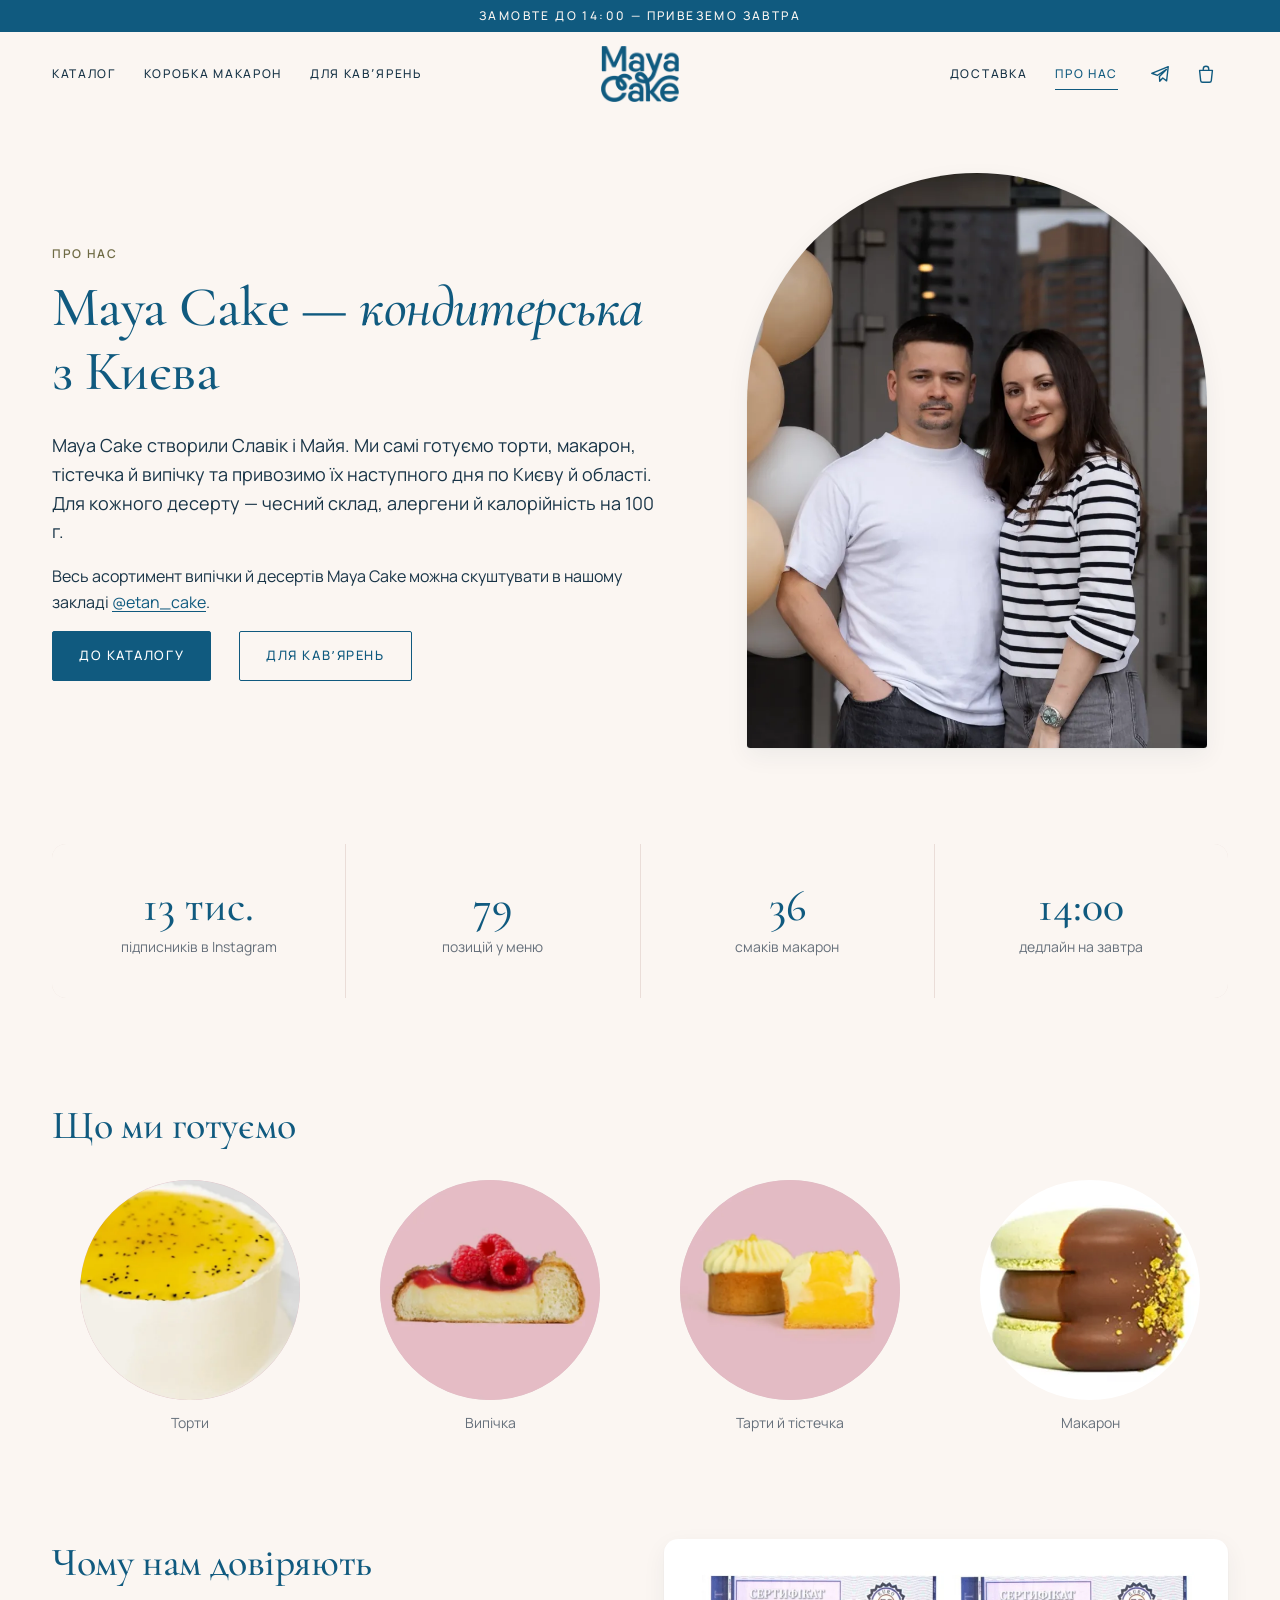
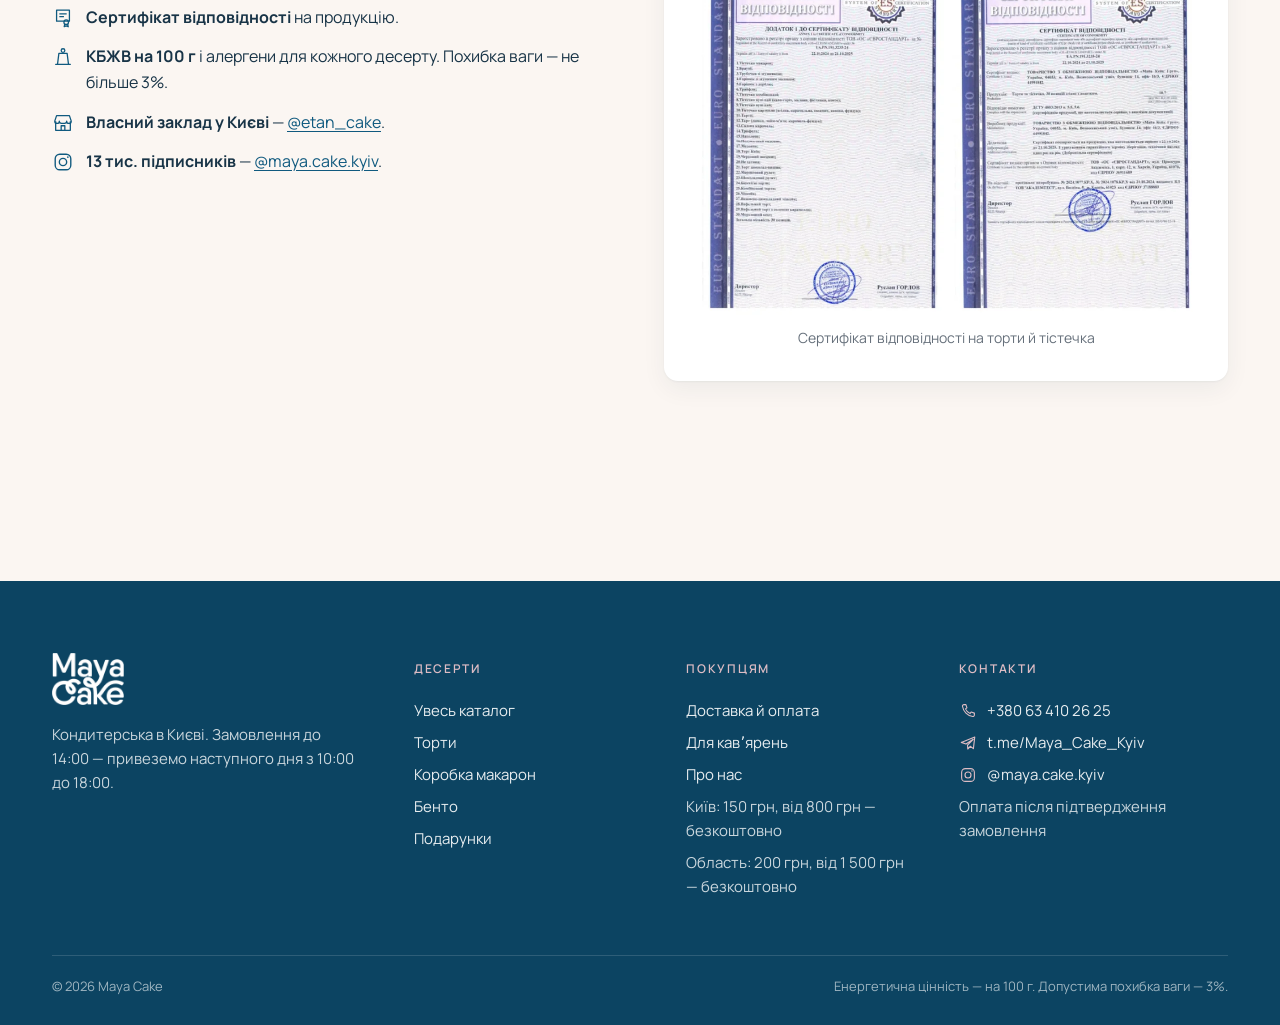
==== commit 55b84032: "Hero на планшеті: текст ліворуч, торт праворуч, як на ноутбуці Co-Authored-By: Claude Opus 5.5 <nore" ====
--- a/about.html
+++ b/about.html
@@ -24,7 +24,7 @@
   <!-- шрифти вантажаться паралельно й не затримують показ сторінки -->
   <link rel="stylesheet" href="https://fonts.googleapis.com/css2?family=Cormorant+Garamond:ital,wght@0,500;0,600;1,500&family=Manrope:wght@400;500;600&display=swap" media="print" onload="this.media='all'">
   <noscript><link rel="stylesheet" href="https://fonts.googleapis.com/css2?family=Cormorant+Garamond:ital,wght@0,500;0,600;1,500&family=Manrope:wght@400;500;600&display=swap"></noscript>
-  <link rel="stylesheet" href="css/style.css?v=20261104o">
+  <link rel="stylesheet" href="css/style.css?v=20261104r">
 </head>
 <body data-page="about">
 <main id="main">
@@ -91,8 +91,8 @@
   </section>
 </main>
 
-<script src="js/config.js?v=20261104o"></script>
-<script src="js/main.js?v=20261104o"></script>
-<script src="js/cart.js?v=20261104o"></script>
+<script src="js/config.js?v=20261104r"></script>
+<script src="js/main.js?v=20261104r"></script>
+<script src="js/cart.js?v=20261104r"></script>
 </body>
 </html>
--- a/css/style.css
+++ b/css/style.css
@@ -522,8 +522,9 @@
   position: relative; display: flex; flex-direction: column;
   background: var(--cream);
 }
-.hero__media { position: relative; overflow: hidden; aspect-ratio: 4 / 3.4; background: #F1EFEC; }
-.hero__media img { position: absolute; inset: 0; width: 100%; height: 100%; object-fit: cover; object-position: 78% center; }
+.hero__media { position: relative; display: flex; justify-content: center; padding: 12px var(--gutter) 0; }
+/* телефон і планшет: торт без фону просто на кремовій сторінці */
+.hero__media img { display: block; width: min(88%, 520px); height: auto; filter: drop-shadow(0 18px 22px rgba(24, 52, 71, .10)); }
 .hero__inner { padding-top: 24px; padding-bottom: 40px; }
 .hero__eyebrow {
   display: flex; align-items: center; gap: 14px; margin: 0 0 14px;
@@ -557,17 +558,33 @@
 .hero__caption em { font-family: var(--font-display); font-size: 17px; color: var(--navy); }
 .hero__caption a:hover em { text-decoration: underline; text-underline-offset: 3px; text-decoration-thickness: 1px; }
 @media (min-width: 600px) {
-  .hero__media { aspect-ratio: 16 / 8; max-height: 62svh; }
+  .hero__media img { width: auto; max-width: min(92%, 560px); max-height: 46svh; }
   .hero__inner { padding-top: 32px; padding-bottom: 48px; }
   .hero__actions { flex-direction: row; align-items: center; gap: 32px; }
+}
+/* планшет: як на ноутбуці — текст ліворуч, торт без фону праворуч */
+@media (min-width: 768px) {
+  .hero {
+    display: grid; grid-template-columns: minmax(0, 1.05fr) minmax(0, 1fr); align-items: center;
+  }
+  .hero__media { order: 2; justify-content: flex-end; padding: 24px var(--gutter) 24px 0; }
+  .hero__media img { width: 100%; max-width: 560px; max-height: 62svh; object-fit: contain; object-position: right center; }
+  .hero__inner { order: 1; width: 100%; padding-top: 40px; padding-bottom: 40px; padding-right: 0; }
+  .hero__actions { flex-direction: row; flex-wrap: wrap; align-items: center; gap: 14px 28px; }
+  .hero__actions .btn-ed { white-space: nowrap; }
+}
+/* горизонтальний планшет — hero на висоту екрана */
+@media (min-width: 768px) and (min-aspect-ratio: 1/1) {
+  .hero { min-height: min(calc(100svh - var(--header-h) - 32px), 780px); }
 }
 /* текст поверх фото — лише на широкому екрані, де торт стоїть праворуч і не заходить під текст */
 @media (min-width: 900px) and (min-aspect-ratio: 3 / 2) {
   .hero { display: block; height: calc(100vh - 32px); height: calc(100svh - 32px); min-height: 620px; margin-top: calc(var(--header-h) * -1); }   /* фото під прозорою шапкою */
   /* фон у тон фото: зліва світліше, праворуч трохи тепліше-сіре */
-  .hero__media { position: absolute; inset: 0; aspect-ratio: auto; max-height: none; background: linear-gradient(100deg, #FAF8F6 0%, #F3F0ED 55%, #EAE6E2 100%); }
+  .hero__media { position: absolute; inset: 0; display: block; padding: 0; background: linear-gradient(100deg, #FAF8F6 0%, #F3F0ED 55%, #EAE6E2 100%); }
   /* фото притиснуте до правого нижнього кута; лівий і верхній краї м'яко розчиняються у фоні */
   .hero__media img {
+    position: absolute; filter: none; max-width: none;
     inset: auto var(--hero-photo-shift) 0 auto; width: var(--hero-photo-size); height: auto;
     bottom: 48px;                                      /* місце для підпису під тортом */
     max-height: calc(100% - var(--header-h) - 60px);   /* торт не заходить під шапку */
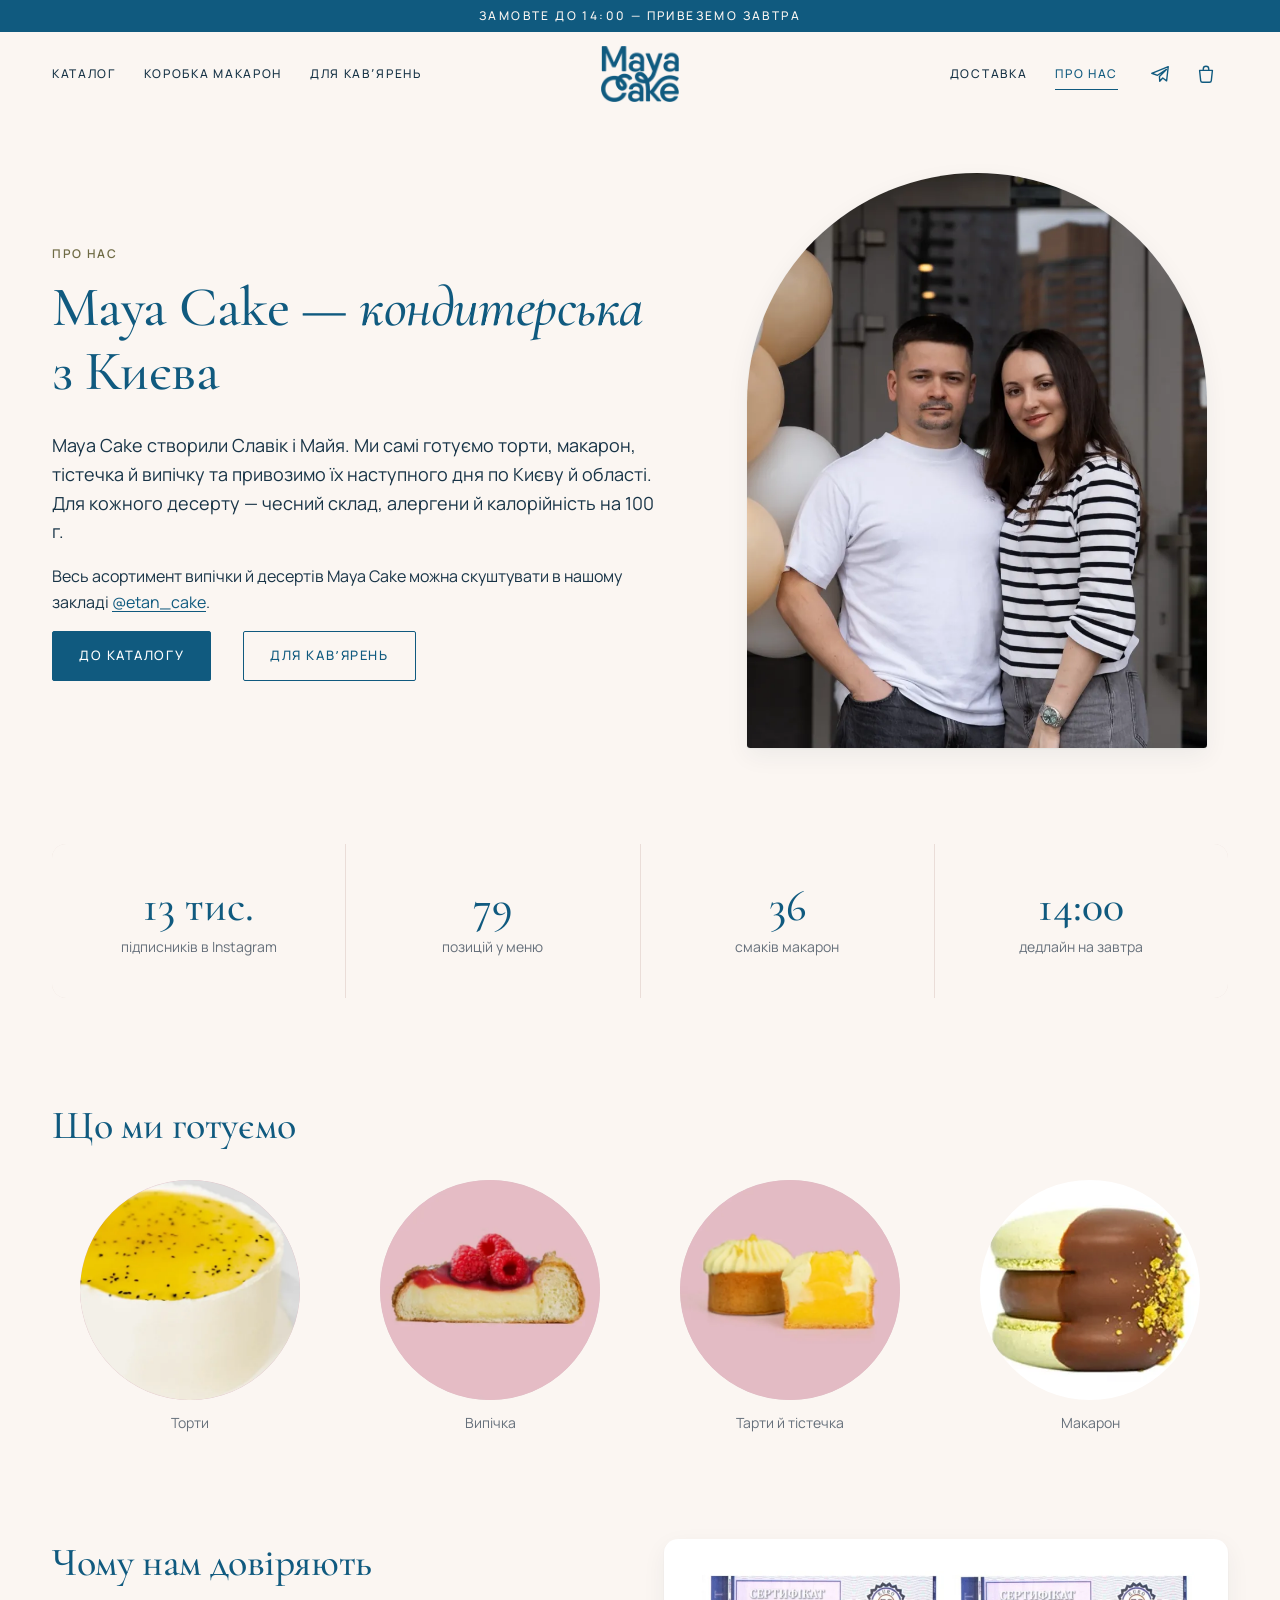
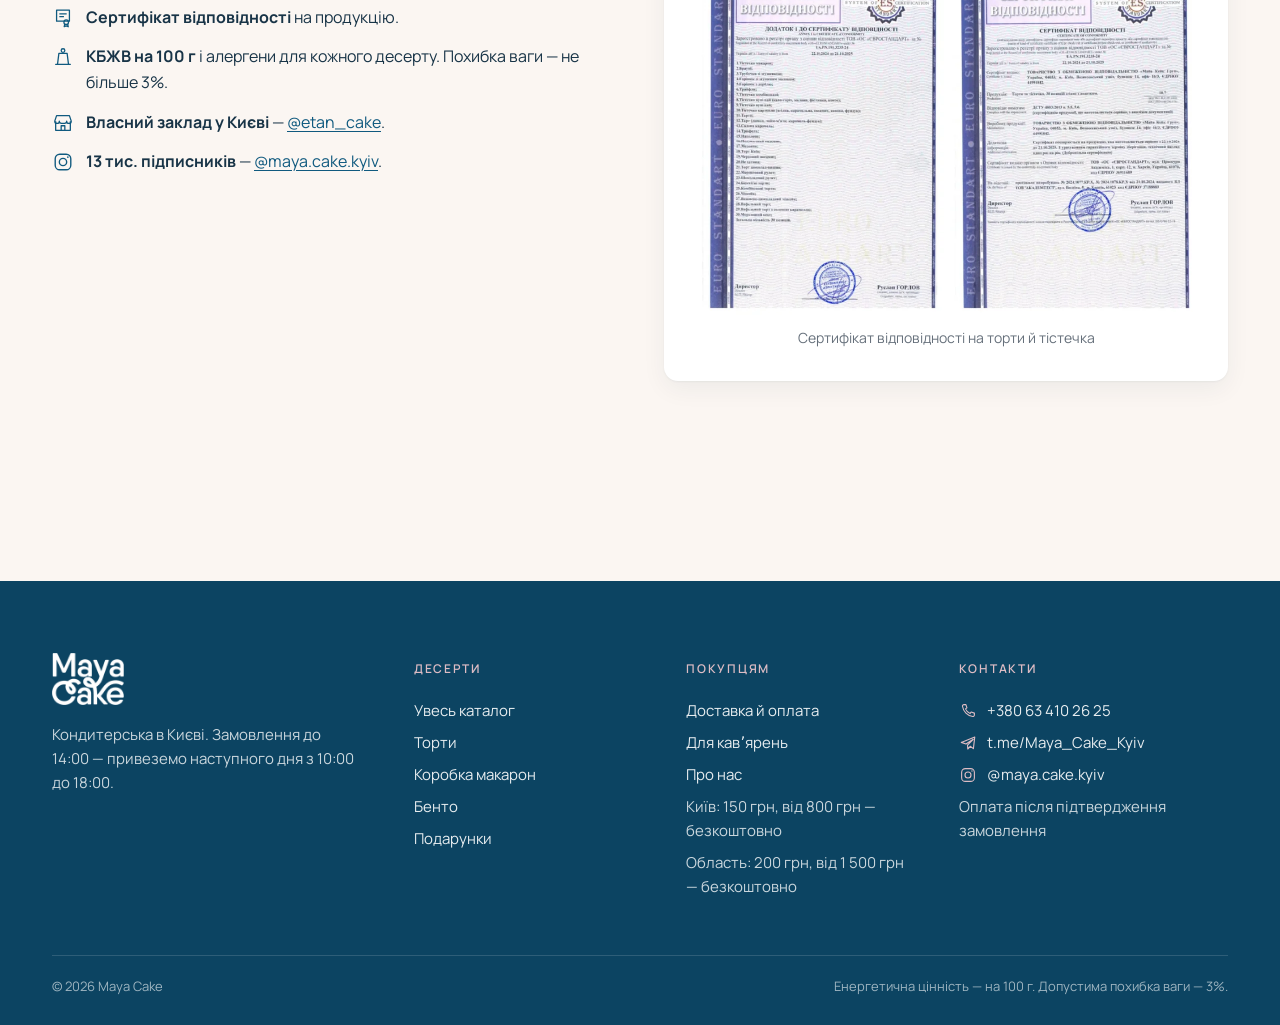
==== commit 6e981055: "Hero: вигляд ноутбука й на екранах 4:3 від 1200 px (як у PageSpeed і великому iPad) Co-Authored-By: " ====
--- a/about.html
+++ b/about.html
@@ -24,7 +24,7 @@
   <!-- шрифти вантажаться паралельно й не затримують показ сторінки -->
   <link rel="stylesheet" href="https://fonts.googleapis.com/css2?family=Cormorant+Garamond:ital,wght@0,500;0,600;1,500&family=Manrope:wght@400;500;600&display=swap" media="print" onload="this.media='all'">
   <noscript><link rel="stylesheet" href="https://fonts.googleapis.com/css2?family=Cormorant+Garamond:ital,wght@0,500;0,600;1,500&family=Manrope:wght@400;500;600&display=swap"></noscript>
-  <link rel="stylesheet" href="css/style.css?v=20261104r">
+  <link rel="stylesheet" href="css/style.css?v=20261104w">
 </head>
 <body data-page="about">
 <main id="main">
@@ -91,8 +91,8 @@
   </section>
 </main>
 
-<script src="js/config.js?v=20261104r"></script>
-<script src="js/main.js?v=20261104r"></script>
-<script src="js/cart.js?v=20261104r"></script>
+<script src="js/config.js?v=20261104w"></script>
+<script src="js/main.js?v=20261104w"></script>
+<script src="js/cart.js?v=20261104w"></script>
 </body>
 </html>
--- a/css/style.css
+++ b/css/style.css
@@ -522,9 +522,10 @@
   position: relative; display: flex; flex-direction: column;
   background: var(--cream);
 }
-.hero__media { position: relative; display: flex; justify-content: center; padding: 12px var(--gutter) 0; }
+.hero__media { position: relative; display: flex; justify-content: flex-end; padding: 12px 10px 0 var(--gutter); }   /* телефон: торт трохи правіше */
+.hero__media picture { display: contents; }   /* щоб торт вирівнювався разом із блоком */
 /* телефон і планшет: торт без фону просто на кремовій сторінці */
-.hero__media img { display: block; width: min(88%, 520px); height: auto; filter: drop-shadow(0 18px 22px rgba(24, 52, 71, .10)); }
+.hero__media img { display: block; width: min(80%, 520px); height: auto; filter: drop-shadow(0 18px 22px rgba(24, 52, 71, .10)); }
 .hero__inner { padding-top: 24px; padding-bottom: 40px; }
 .hero__eyebrow {
   display: flex; align-items: center; gap: 14px; margin: 0 0 14px;
@@ -535,7 +536,8 @@
   margin: 0 0 26px; color: var(--navy);
   font-family: var(--font-display); font-weight: 300; font-size: clamp(38px, 4.6vw, 64px); line-height: 1.08;
 }
-.hero__title em { font-style: italic; font-weight: 400; white-space: nowrap; }
+@media (max-width: 359px) { .hero__title { font-size: 33px; } }   /* найменші телефони — теж 2 рядки */
+.hero__title em { display: block; font-style: italic; font-weight: 400; white-space: nowrap; }   /* «з Києва» — завжди другим рядком */
 .hero__actions { display: flex; flex-direction: column; align-items: stretch; gap: 12px; }
 .btn-ed {
   display: inline-flex; align-items: center; justify-content: center; min-height: 52px; padding: 16px 28px;
@@ -578,7 +580,7 @@
   .hero { min-height: min(calc(100svh - var(--header-h) - 32px), 780px); }
 }
 /* текст поверх фото — лише на широкому екрані, де торт стоїть праворуч і не заходить під текст */
-@media (min-width: 900px) and (min-aspect-ratio: 3 / 2) {
+@media (min-width: 900px) and (min-aspect-ratio: 3 / 2), (min-width: 1200px) and (min-aspect-ratio: 4 / 3) {
   .hero { display: block; height: calc(100vh - 32px); height: calc(100svh - 32px); min-height: 620px; margin-top: calc(var(--header-h) * -1); }   /* фото під прозорою шапкою */
   /* фон у тон фото: зліва світліше, праворуч трохи тепліше-сіре */
   .hero__media { position: absolute; inset: 0; display: block; padding: 0; background: linear-gradient(100deg, #FAF8F6 0%, #F3F0ED 55%, #EAE6E2 100%); }
